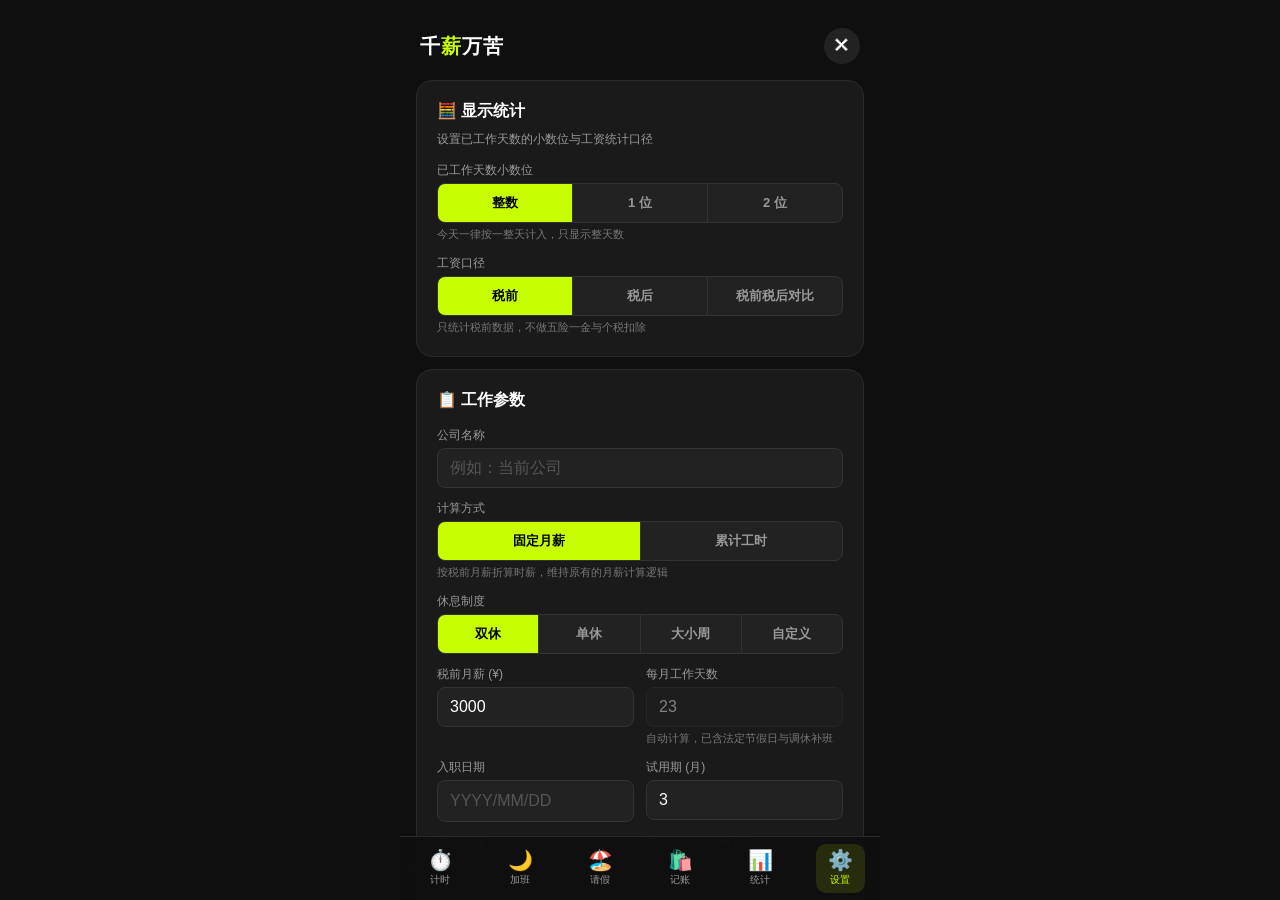
==== index.html @ c09a919b "1.加班、请假，支持修改" ====
<!DOCTYPE html>
<html lang="zh-CN">
<head>
<meta charset="UTF-8">
<meta name="viewport" content="width=device-width, initial-scale=1.0, maximum-scale=1.0, user-scalable=no">
<meta name="color-scheme" content="dark">
<meta name="supported-color-schemes" content="dark">
<title>千薪万苦</title>

<link rel="icon" type="image/svg+xml" href="data:image/svg+xml,%3Csvg%20xmlns='http://www.w3.org/2000/svg'%20viewBox='0%200%2064%2064'%3E%3Crect%20width='64'%20height='64'%20rx='14'%20fill='%230f0f0f'/%3E%3Ccircle%20cx='32'%20cy='32'%20r='19'%20fill='none'%20stroke='%23c8ff00'%20stroke-width='5'/%3E%3Cpath%20d='M32%2020v13l9%206'%20fill='none'%20stroke='%23c8ff00'%20stroke-width='5'%20stroke-linecap='round'%20stroke-linejoin='round'/%3E%3C/svg%3E">
<link rel="apple-touch-icon" href="icons/apple-touch-icon.png">

<!-- 离线应用配置 -->
<link rel="manifest" href="manifest.json">
<meta name="theme-color" content="#0f0f0f">
<meta name="mobile-web-app-capable" content="yes">
<meta name="apple-mobile-web-app-capable" content="yes">
<meta name="apple-mobile-web-app-status-bar-style" content="black">
<meta name="apple-mobile-web-app-title" content="千薪万苦">

<link rel="stylesheet" href="css/index.css">

</head>
<body>
<div id="app">
  <!-- 计时主界面 -->
  <div class="screen active" id="screen-timer">
    <div class="header">
      <div class="logo">千<span>薪</span>万苦</div>
      <div class="header-actions">
        <button class="icon-btn" onclick="openShareModal()" aria-label="分享">
          <svg viewBox="0 0 24 24" fill="none" stroke="currentColor" stroke-width="2" stroke-linecap="round" stroke-linejoin="round">
            <path d="M4 12v7a2 2 0 0 0 2 2h12a2 2 0 0 0 2-2v-7"/>
            <path d="M12 16V3"/>
            <path d="m7 8 5-5 5 5"/>
          </svg>
        </button>
        <button class="icon-btn" onclick="switchScreen('settings')">⚙</button>
      </div>
    </div>
    <div class="timer-card">
      <div class="timer-status" id="workStatus">
        <span class="dot"></span>
        <span id="statusText">工作中</span>
        <span class="shift-badge" id="shiftBadge" style="display:none"></span>
        <span class="period-badge" id="periodBadge" style="display:none"></span>
        <span class="commute-badge" id="commuteBadge" style="display:none"></span>
      </div>
      <div class="timer-display" id="countdownDisplay">00:00:00</div>
      <div class="timer-label" id="countdownLabel">距离今天下班</div>
      <div class="timer-progress">
        <div class="timer-progress-fill" id="progressFill" style="width:0%"></div>
      </div>
      <div class="timer-range">
        <span id="startTimeLabel">09:00</span>
        <span id="endTimeLabel">18:00</span>
      </div>
      <div class="timer-quote" id="dailyQuote">今日格言：下班不是奖励，是应得。</div>
    </div>
    <div class="stats-grid">
      <!-- 对比口径下置于税后行上方，并列展示税前数据 -->
      <div class="stats-row" id="preTaxRow" style="display:none">
        <div class="stat-card compare">
          <span class="card-note">税前</span>
          <div class="label">今日已赚</div>
          <div class="value" id="preTaxEarnedToday">¥0.00</div>
          <div class="sub" id="preTaxHourly">¥0.00/小时</div>
          <div class="fx-name" id="preTaxFxName" style="display:none"></div>
          <div class="fx-sub" id="preTaxEarnedTodayFx" style="display:none"></div>
          <div class="fx-sub" id="preTaxHourlyFx" style="display:none"></div>
        </div>
        <div class="stat-card compare-flat">
          <span class="card-note">税前</span>
          <div class="label">本月已赚</div>
          <div class="value" id="preTaxMonthEarned">¥0.00</div>
          <div class="sub" id="preTaxMonthDays">已工作 0 天 / 22 天</div>
          <div class="fx-name" id="preTaxMonthFxName" style="display:none"></div>
          <div class="fx-sub" id="preTaxMonthEarnedFx" style="display:none"></div>
        </div>
      </div>
      <div class="stats-row" id="mainStatsRow">
        <div class="stat-card green">
          <span class="card-note" id="earnedTag">税前</span>
          <div class="label">今日已赚</div>
          <div class="value" id="earnedToday">¥0.00</div>
          <div class="sub" id="hourlyRate">¥0.00/小时</div>
          <div class="fx-name" id="earnedFxName" style="display:none"></div>
          <div class="fx-sub" id="earnedTodayFx" style="display:none"></div>
          <div class="fx-sub" id="earnedHourlyFx" style="display:none"></div>
        </div>
        <div class="stat-card gray net">
          <span class="card-note" id="monthTag">税前</span>
          <div class="label">本月已赚</div>
          <div class="value" id="homeMonthEarned">¥0.00</div>
          <div class="sub" id="homeMonthDays">已工作 0 天 / 22 天</div>
          <div class="fx-name" id="homeMonthFxName" style="display:none"></div>
          <div class="fx-sub" id="homeMonthEarnedFx" style="display:none"></div>
        </div>
      </div>
    </div>
    <div class="overtime-panel" id="homeOvertimePanel" style="display:none">
      <div class="overtime-panel-title"><span id="homeOvertimeTitle">🌙 加班费</span> <span class="overtime-panel-note" id="homeOvertimeNote"></span></div>
      <div class="overtime-panel-grid" id="homeOvertimeGrid"></div>
    </div>
    <div class="stats-more" onclick="selectStatsTab('data'); switchScreen('stats')">查看更多数据 →</div>
  </div>

  <!-- 统计界面 -->
  <div class="screen" id="screen-stats">
    <div class="header">
      <div class="logo">千<span>薪</span>万苦</div>
      <div class="header-actions">
        <button class="icon-btn" onclick="openShareModal()" aria-label="分享">
          <svg viewBox="0 0 24 24" fill="none" stroke="currentColor" stroke-width="2" stroke-linecap="round" stroke-linejoin="round">
            <path d="M4 12v7a2 2 0 0 0 2 2h12a2 2 0 0 0 2-2v-7"/>
            <path d="M12 16V3"/>
            <path d="m7 8 5-5 5 5"/>
          </svg>
        </button>
        <button class="icon-btn" onclick="switchScreen('settings')">⚙</button>
      </div>
    </div>
    <div class="section-title">一些不必严肃的统计</div>

    <div class="stats-tabs" id="statsTabs">
      <button type="button" class="stats-tab active" data-cat="data" onclick="selectStatsTab('data')">看一看</button>
      <button type="button" class="stats-tab" data-cat="calc" onclick="selectStatsTab('calc')">算一算</button>
    </div>

    <!-- 看一看 -->
    <div class="stats-panel active" data-cat="data">
      <div class="life-card">
        <span class="mode-badge" id="lifeModeBadge">税前</span>
        <h3>生命消耗大盘</h3>
        <div class="desc" id="lifeDesc">只算当前这份工作，从入职那天起你的生命就在按小时计价</div>
        <div class="seg-control" id="lifeScope">
          <button type="button" class="seg-btn active" data-scope="current" onclick="selectLifeScope('current')">当前工作</button>
          <button type="button" class="seg-btn" data-scope="all" onclick="selectLifeScope('all')">累计工作</button>
        </div>
        <div id="lifePanel"></div>
      </div>

      <div class="stats-card" id="monthTaxCard">
        <span class="period-badge" id="monthTaxBadge">正式期</span>
        <h3>本月扣缴明细</h3>
        <div class="desc" id="monthTaxDesc">按当前参数计算，个税为累计预扣法下的当月应扣</div>
        <div class="deduct-row"><span class="lbl">应发工资</span><span class="val" id="monthTaxGross">¥0.00</span></div>
        <div class="deduct-row"><span class="lbl">其中补贴</span><span class="val" id="monthTaxAllowance">¥0.00</span></div>
        <div class="deduct-row"><span class="lbl">社保个人</span><span class="val" id="monthTaxSocial">¥0.00</span></div>
        <div class="deduct-row"><span class="lbl">公积金个人</span><span class="val" id="monthTaxFund">¥0.00</span></div>
        <div class="deduct-row"><span class="lbl">个税（当月）</span><span class="val" id="monthTaxTax">¥0.00</span></div>
        <div class="deduct-row"><span class="lbl">个税（累计已缴）</span><span class="val" id="monthTaxCum">¥0.00</span></div>
        <div class="deduct-row total"><span class="lbl">实发工资</span><span class="val" id="monthTaxNet">¥0.00</span></div>
      </div>

      <div class="stats-card">
        <span class="mode-badge" id="hourlyModeBadge">税前</span>
        <h3>时薪波动曲线</h3>
        <div class="desc">每个点代表当月平均时薪：当月薪资（按当前工资口径）÷（每日计时工时 × 当月工作日数）；同月跨两段工作时按工作日加权，空档月显示为 0。</div>
        <div class="hourly-trend-head">
          <div class="hourly-trend-now">
            <span class="hourly-trend-val" id="hourlyTrendNow">¥0.00</span>
            <span class="hourly-trend-unit" id="hourlyTrendUnit">/ 小时 · 本月</span>
          </div>
          <div class="hourly-trend-delta" id="hourlyTrendDelta">与上月持平</div>
        </div>
        <div class="hourly-trend-chart" id="hourlyTrendChart"></div>
      </div>

      <div class="stats-card">
        <span class="mode-badge" id="monthModeBadge">税前</span>
        <h3>本月概览</h3>
        <div class="big-val" id="monthEarned">¥0.00</div>
        <div class="sub-val" id="monthDays">已工作 0 天 / 22 天</div>
        <div class="sub-val" id="prevMonthEarned" style="margin-top:4px">上月已赚 ¥0.00</div>
        <div class="overtime-line" id="monthOvertimeLine" style="display:none"></div>
        <div style="margin-top:16px">
          <div class="stats-bar-row">
            <span class="lbl">已赚</span>
            <div class="bar"><div class="bar-fill" id="monthEarnedBar" style="width:0%"></div></div>
            <span class="val" id="monthEarnedVal">¥0</span>
          </div>
          <div class="stats-bar-row">
            <span class="lbl">进度</span>
            <div class="bar"><div class="bar-fill" id="monthProgress" style="width:0%"></div></div>
            <span class="val" id="monthProgressVal">0%</span>
          </div>
          <div class="stats-bar-row">
            <span class="lbl">消费</span>
            <div class="bar"><div class="bar-fill spend" id="monthSpendBar" style="width:0%"></div></div>
            <span class="val" id="monthSpendVal">¥0</span>
          </div>
        </div>
      </div>

      <div class="stats-card">
        <span class="mode-badge" id="annualModeBadge">税前</span>
        <h3>年度概览</h3>
        <div class="big-val" id="annualEarned">¥0.00</div>
        <div class="sub-val" id="annualDays">已过 0 天 / 0 天</div>
        <div class="overtime-line" id="annualOvertimeLine" style="display:none"></div>
        <div style="margin-top:16px">
          <div class="stats-bar-row">
            <span class="lbl">已赚</span>
            <div class="bar"><div class="bar-fill" id="annualEarnedBar" style="width:0%"></div></div>
            <span class="val" id="annualEarnedVal">¥0</span>
          </div>
          <div class="stats-bar-row">
            <span class="lbl">进度</span>
            <div class="bar"><div class="bar-fill" id="annualProgress" style="width:0%"></div></div>
            <span class="val" id="annualProgressVal">0%</span>
          </div>
          <div class="stats-bar-row">
            <span class="lbl">剩余预计</span>
            <div class="bar"><div class="bar-fill" id="annualRemainBar" style="width:0%"></div></div>
            <span class="val" id="annualRemainVal">¥0</span>
          </div>
          <div class="stats-bar-row">
            <span class="lbl">消费</span>
            <div class="bar"><div class="bar-fill spend" id="annualSpendBar" style="width:0%"></div></div>
            <span class="val" id="annualSpendVal">¥0</span>
          </div>
        </div>
      </div>

      <div class="stats-card" id="achieveCard">
        <h3>🏅 成就墙</h3>
        <div class="desc" id="achieveDesc">打工路上的小里程碑，解锁后会一直留在这里</div>
        <div class="achieve-grid" id="achieveGrid"></div>
      </div>
    </div>

    <!-- 算一算 -->
    <div class="stats-panel" data-cat="calc">
      <div class="paid-leave-card">
        <h3>带薪离席</h3>
        <div class="desc">离开工位的时间，也是带薪的时间</div>
        <div class="paid-leave-timer" id="paidLeaveTimer">00:00:00</div>
        <div class="paid-leave-earned" id="paidLeaveEarned">¥0.00</div>
        <div class="paid-leave-count" id="paidLeaveCount">已记录 0 次</div>
        <div class="btn-row">
          <button class="btn btn-secondary" onclick="resetPaidLeave()">重置</button>
          <button class="btn btn-primary" id="paidLeaveBtn" onclick="togglePaidLeave()">开始计时</button>
        </div>
      </div>

      <div class="calc-card">
        <h3>反向计算器</h3>
        <div class="desc">摸鱼是在赚，熬班是在花 —— 自己挑个方向算</div>
        <div class="seg-control" id="calcMode">
          <button type="button" class="seg-btn active" data-mode="slack" onclick="selectCalcMode('slack')">摸鱼能白拿多少</button>
          <button type="button" class="seg-btn" data-mode="goal" onclick="selectCalcMode('goal')">赚到目标要熬多久</button>
        </div>
        <div class="field-group">
          <label id="calcInputLabel">想摸鱼多少小时</label>
          <input type="number" id="calcInput" value="1" min="0" step="0.5" placeholder="1" oninput="updateCalculator()">
        </div>
        <div class="cost-result">
          <div class="rate" id="calcResultValue">¥0.00</div>
          <div class="rate-label" id="calcResultLabel">白拿工资</div>
          <div class="usage" id="calcResultNote"></div>
        </div>
      </div>

      <div class="cost-card">
        <h3>设备使用成本</h3>
        <div class="desc">按购买时间自动折算每小时成本，可添加多台</div>
        <div id="deviceList"></div>
        <div class="add-device" onclick="addDevice()">+ 添加设备</div>
      </div>
    </div>
  </div>

  <!-- 加班界面 -->
  <div class="screen" id="screen-overtime">
    <div class="header">
      <div class="logo">千<span>薪</span>万苦</div>
      <div class="header-actions">
        <button class="icon-btn" onclick="openShareModal()" aria-label="分享">
          <svg viewBox="0 0 24 24" fill="none" stroke="currentColor" stroke-width="2" stroke-linecap="round" stroke-linejoin="round">
            <path d="M4 12v7a2 2 0 0 0 2 2h12a2 2 0 0 0 2-2v-7"/>
            <path d="M12 16V3"/>
            <path d="m7 8 5-5 5 5"/>
          </svg>
        </button>
        <button class="icon-btn" onclick="switchScreen('settings')">⚙</button>
      </div>
    </div>
    <div class="section-title">你的加班，换回来了多少</div>

    <div class="cost-card">
      <h3>🪫 加班设置</h3>
      <div class="desc">加班是给钱还是调休，金额是否计入计时页，以及卡片是否在计时页展示</div>
      <div class="cost-fields">
        <div class="field-group" style="grid-column:1 / -1">
          <label>计时页展示加班费卡片</label>
          <div class="seg-control" id="overtimePanelShow">
            <button type="button" class="seg-btn" data-show="auto" onclick="selectOvertimePanelShow('auto')">有则展示</button>
            <button type="button" class="seg-btn" data-show="always" onclick="selectOvertimePanelShow('always')">始终展示</button>
            <button type="button" class="seg-btn" data-show="off" onclick="selectOvertimePanelShow('off')">始终隐藏</button>
          </div>
          <div class="field-hint" id="overtimePanelShowHint"></div>
        </div>
        <div class="field-group">
          <label>加班结算方式</label>
          <div class="seg-control" id="overtimeSettle">
            <button type="button" class="seg-btn" data-settle="money" onclick="selectOvertimeSettle('money')">给钱</button>
            <button type="button" class="seg-btn" data-settle="leave" onclick="selectOvertimeSettle('leave')">调休</button>
          </div>
        </div>
        <div class="field-group">
          <label>加班金额计入计时页</label>
          <div class="seg-control" id="overtimeSync">
            <button type="button" class="seg-btn" data-sync="on" onclick="selectOvertimeSync(true)">计入</button>
            <button type="button" class="seg-btn" data-sync="off" onclick="selectOvertimeSync(false)">不计入</button>
          </div>
        </div>
        <div class="field-hint" id="overtimeSettleHint" style="grid-column:1 / -1"></div>
      </div>
    </div>

    <div class="cost-card">
      <h3 id="recordCardTitle">🌙 记一笔加班</h3>
      <div class="desc" id="recordCardDesc">按加班那天填。倍率选工作日 1.5、休息日 2、法定节假日 3，也可自定义</div>

      <div>
        <div class="cost-fields" style="grid-template-columns:1fr">
          <div class="field-group">
            <label>时长单位</label>
            <div class="seg-control" id="overtimeUnit">
              <button type="button" class="seg-btn active" data-unit="hour" onclick="selectOvertimeUnit('hour')">小时</button>
              <button type="button" class="seg-btn" data-unit="day" onclick="selectOvertimeUnit('day')">天</button>
            </div>
          </div>
        </div>
        <div class="cost-fields">
          <div class="field-group">
            <label>加班日期</label>
            <input type="text" id="overtimeDate" class="picker-input" data-picker="date" readonly placeholder="YYYY/MM/DD">
          </div>
          <div class="field-group">
            <label>加班时长</label>
            <input type="number" id="overtimeAmount" min="0" step="0.5" oninput="updateOvertimePreview()">
          </div>
        </div>
        <div class="cost-fields" id="overtimeRateGroup" style="grid-template-columns:1fr">
          <div class="field-group">
            <label>薪资倍率</label>
            <div class="seg-control" id="overtimeRateMode">
              <button type="button" class="seg-btn active" data-rate="1.5" onclick="selectOvertimeRate('1.5')">1.5</button>
              <button type="button" class="seg-btn" data-rate="2" onclick="selectOvertimeRate('2')">2</button>
              <button type="button" class="seg-btn" data-rate="3" onclick="selectOvertimeRate('3')">3</button>
              <button type="button" class="seg-btn" data-rate="custom" onclick="selectOvertimeRate('custom')">自定义</button>
            </div>
            <input type="number" id="overtimeRate" min="0" step="0.1" placeholder="输入倍率" style="display:none" oninput="updateOvertimePreview()">
          </div>
        </div>
        <div class="cost-result" id="overtimePreviewBox">
          <div class="rate" id="overtimePreview">¥0.00</div>
        </div>
        <div class="btn-row">
          <button class="btn btn-primary" onclick="addOvertime()">＋ 添加记录</button>
        </div>
      </div>
    </div>

    <div class="cost-card">
      <h3>加班记录</h3>
      <div class="desc" id="overtimeSummary">还没有记录。被留下加班的那天，回来记一笔。</div>
      <div id="overtimeList"></div>
    </div>
  </div>

  <!-- 请假界面 -->
  <div class="screen" id="screen-leave">
    <div class="header">
      <div class="logo">千<span>薪</span>万苦</div>
      <div class="header-actions">
        <button class="icon-btn" onclick="switchScreen('settings')">⚙</button>
      </div>
    </div>
    <div class="section-title">请假记录</div>

    <div class="ledger-card" style="padding:14px 16px">
      <div class="ledger-month-nav" style="margin-bottom:0">
        <button type="button" class="ledger-month-btn" onclick="shiftLeaveMonth(-1)" aria-label="上个月">‹</button>
        <div class="ledger-month-label" id="leaveMonthLabel" onclick="openLeaveMonthPicker()" title="点击快速选择月份"></div>
        <button type="button" class="ledger-month-btn" onclick="shiftLeaveMonth(1)" aria-label="下个月">›</button>
      </div>
    </div>

    <div class="ledger-summary">
      <div class="ledger-sum-item accent">
        <span>本月请假</span>
        <strong id="leaveMonthDays">0 天</strong>
      </div>
      <div class="ledger-sum-item">
        <span>带薪</span>
        <strong id="leaveMonthPaid">0 天</strong>
      </div>
      <div class="ledger-sum-item">
        <span>无薪</span>
        <strong id="leaveMonthUnpaid">0 天</strong>
      </div>
    </div>
    <div class="field-hint" id="leaveDeductHint" style="margin:-4px 0 12px"></div>

    <div class="cost-card">
      <h3>🏖️ 记一笔请假</h3>
      <div class="desc">按实际请假那天填。带薪假可手动填写计薪比例，100% 表示不扣工资</div>

      <div class="cost-fields" style="grid-template-columns:1fr">
        <div class="field-group">
          <label>请假类型</label>
          <select id="leaveKind" onchange="selectLeaveKind(this.value)">
            <option value="personal">事假</option>
            <option value="comp">调休</option>
            <option value="annual">年假</option>
            <option value="sick">病假</option>
            <option value="marriage">婚假</option>
            <option value="maternity">产假</option>
            <option value="paternity">陪产假</option>
            <option value="bereavement">丧假</option>
            <option value="parental">育儿假</option>
            <option value="injury">工伤假</option>
            <option value="other">其他</option>
          </select>
        </div>
      </div>

      <div class="cost-fields" style="grid-template-columns:1fr">
        <div class="field-group">
          <label>时长单位</label>
          <div class="seg-control" id="leaveRecUnit">
            <button type="button" class="seg-btn active" data-unit="hour" onclick="selectLeaveRecUnit('hour')">小时</button>
            <button type="button" class="seg-btn" data-unit="day" onclick="selectLeaveRecUnit('day')">天</button>
          </div>
        </div>
      </div>

      <div class="cost-fields">
        <div class="field-group">
          <label>请假日期</label>
          <input type="text" id="leaveDate" class="picker-input" data-picker="date" readonly placeholder="YYYY/MM/DD">
        </div>
        <div class="field-group">
          <label>请假时长</label>
          <input type="number" id="leaveAmount" min="0" step="0.5">
        </div>
      </div>

      <div class="cost-fields">
        <div class="field-group">
          <label>是否带薪</label>
          <div class="seg-control" id="leaveRecPaid">
            <button type="button" class="seg-btn active" data-paid="unpaid" onclick="selectLeavePaid(false)">无薪</button>
            <button type="button" class="seg-btn" data-paid="paid" onclick="selectLeavePaid(true)">带薪</button>
          </div>
        </div>
        <div class="field-group" id="leaveRatioField">
          <label>计薪比例（%）</label>
          <input type="number" id="leavePaidRatio" min="0" max="100" step="0.1">
        </div>
      </div>

      <div class="btn-row">
        <button class="btn btn-primary" onclick="addLeaveRecord()">＋ 添加记录</button>
      </div>
    </div>

    <div class="cost-card">
      <h3>请假明细</h3>
      <div class="desc" id="leaveSummary"></div>
      <div id="leaveList"></div>
    </div>
  </div>

  <!-- 记账界面 -->
  <div class="screen" id="screen-ledger">
    <div class="header">
      <div class="logo">千<span>薪</span>万苦</div>
      <div class="header-actions">
        <button class="icon-btn" onclick="openShareModal()" aria-label="分享">
          <svg viewBox="0 0 24 24" fill="none" stroke="currentColor" stroke-width="2" stroke-linecap="round" stroke-linejoin="round">
            <path d="M4 12v7a2 2 0 0 0 2 2h12a2 2 0 0 0 2-2v-7"/>
            <path d="M12 16V3"/>
            <path d="m7 8 5-5 5 5"/>
          </svg>
        </button>
        <button class="icon-btn" onclick="switchScreen('settings')">⚙</button>
      </div>
    </div>

    <div class="ledger-tabs" id="ledgerTabs">
      <button type="button" class="ledger-tab active" data-tab="record" onclick="selectLedgerTab('record')">记账</button>
      <button type="button" class="ledger-tab" data-tab="stats" onclick="selectLedgerTab('stats')">图表</button>
    </div>

    <!-- 记账 -->
    <div class="ledger-panel active" data-tab="record">
      <div class="ledger-card">
        <div class="ledger-month-nav">
          <button type="button" class="ledger-month-btn" onclick="shiftLedgerMonth(-1)" aria-label="上个月">‹</button>
          <div class="ledger-month-label" id="ledgerMonthLabel" onclick="openLedgerMonthPicker()" title="点击快速选择月份"></div>
          <button type="button" class="ledger-month-btn" onclick="shiftLedgerMonth(1)" aria-label="下个月">›</button>
        </div>
        <div class="ledger-cal-weekdays">
          <span>一</span><span>二</span><span>三</span><span>四</span><span>五</span><span>六</span><span>日</span>
        </div>
        <div class="ledger-cal-grid" id="ledgerCalendarGrid"></div>
      </div>

      <div class="ledger-summary">
        <div class="ledger-sum-item accent">
          <span>本月支出</span>
          <strong id="ledgerMonthTotal">¥0.00</strong>
        </div>
        <div class="ledger-sum-item">
          <span>折算工作日</span>
          <strong id="ledgerMonthTime">—</strong>
        </div>
        <div class="ledger-sum-item">
          <span>记账笔数</span>
          <strong id="ledgerMonthCount">0 笔</strong>
        </div>
      </div>

      <div class="ledger-action-row">
        <button type="button" class="btn btn-primary ledger-add-btn" onclick="openLedgerForSelectedDate()">＋ 记一笔</button>
        <button type="button" class="btn btn-secondary ledger-recurring-btn" onclick="openLedgerRecurringModal()">周期支出</button>
      </div>

      <div class="section-title" id="ledgerListTitle">当日记录</div>
      <div id="ledgerMonthRecords"></div>
    </div>

    <!-- 图表 -->
    <div class="ledger-panel" data-tab="stats">
      <div class="ledger-month-nav">
        <button type="button" class="ledger-month-btn" onclick="shiftLedgerMonth(-1)" aria-label="上个月">‹</button>
        <div class="ledger-month-label" id="ledgerStatsMonthLabel" onclick="openLedgerMonthPicker()" title="点击快速选择月份"></div>
        <button type="button" class="ledger-month-btn" onclick="shiftLedgerMonth(1)" aria-label="下个月">›</button>
      </div>
      <div class="ledger-scope-tabs" id="ledgerScopeTabs">
        <button type="button" class="ledger-scope-tab active" data-scope="month" onclick="selectLedgerScope('month')">月度统计</button>
        <button type="button" class="ledger-scope-tab" data-scope="year" onclick="selectLedgerScope('year')">年度统计</button>
      </div>

      <div class="ledger-stat-card">
        <h3 id="ledgerStatsTitle">本月支出</h3>
        <div class="ledger-big" id="ledgerStatsTotal">¥0.00</div>
        <div class="ledger-sub" id="ledgerStatsTime">按当前时薪折算：—</div>
        <div class="ledger-salary-row">
          <div class="ledger-mini"><span id="ledgerStatsSalaryLabel">本月工资</span><strong id="ledgerStatsSalary">¥0.00</strong></div>
          <div class="ledger-mini"><span>剩余工资</span><strong id="ledgerStatsRemaining">¥0.00</strong></div>
        </div>
        <div class="ledger-mini-grid">
          <div class="ledger-mini"><span>日均支出</span><strong id="ledgerStatsAvg">¥0.00</strong></div>
          <div class="ledger-mini"><span>记账天数</span><strong id="ledgerStatsDays">0 天</strong></div>
          <div class="ledger-mini"><span id="ledgerStatsCountLabel">本月笔数</span><strong id="ledgerStatsCount">0 笔</strong></div>
          <div class="ledger-mini"><span>无消费天数</span><strong id="ledgerStatsFree">0 天</strong></div>
        </div>
      </div>

      <div class="ledger-stat-card">
        <h3>分类占比</h3>
        <div id="ledgerCategoryList"></div>
      </div>

      <div class="ledger-stat-card">
        <h3 id="ledgerTrendTitle">每日支出</h3>
        <div class="ledger-chart">
          <div class="ledger-chart-y" id="ledgerTrendYAxis"></div>
          <div class="ledger-chart-main">
            <div class="ledger-trend" id="ledgerTrendBars"></div>
            <div class="ledger-trend-axis" id="ledgerTrendAxis"></div>
          </div>
        </div>
        <div class="ledger-trend-tip" id="ledgerTrendTip">点按日期查看金额</div>
      </div>

      <div class="ledger-stat-card">
        <h3 id="ledgerTopTitle">本月之最</h3>
        <div id="ledgerTopList"></div>
      </div>
    </div>
  </div>

  <!-- 设置界面 -->
  <div class="screen" id="screen-settings">
    <div class="header">
      <div class="logo">千<span>薪</span>万苦</div>
      <button class="icon-btn" onclick="switchScreen('timer')">✕</button>
    </div>
    <div class="settings-card">
      <h3>🧮 显示统计</h3>
      <div class="desc">设置已工作天数的小数位与工资统计口径</div>
      <div class="settings-grid">
        <div class="field-group" style="grid-column:1/-1">
          <label>已工作天数小数位</label>
          <div class="seg-control" id="workedDaysDecimals">
            <button type="button" class="seg-btn" data-decimals="0" onclick="selectWorkedDaysDecimals(0)">整数</button>
            <button type="button" class="seg-btn" data-decimals="1" onclick="selectWorkedDaysDecimals(1)">1 位</button>
            <button type="button" class="seg-btn" data-decimals="2" onclick="selectWorkedDaysDecimals(2)">2 位</button>
          </div>
          <div class="field-hint" id="workedDaysDecimalsHint"></div>
        </div>
        <div class="field-group" style="grid-column:1/-1">
          <label>工资口径</label>
          <div class="seg-control" id="salaryMode">
            <button type="button" class="seg-btn" data-mode="gross" onclick="selectSalaryMode('gross')">税前</button>
            <button type="button" class="seg-btn" data-mode="net" onclick="selectSalaryMode('net')">税后</button>
            <button type="button" class="seg-btn" data-mode="compare" onclick="selectSalaryMode('compare')">税前税后对比</button>
          </div>
          <div class="field-hint" id="salaryModeHint"></div>
        </div>
      </div>
    </div>
    <div class="settings-card">
      <h3>📋 工作参数</h3>
      <div class="settings-grid">
        <div class="field-group" style="grid-column:1/-1">
          <label>公司名称</label>
          <input type="text" id="companyName" maxlength="20" placeholder="例如：当前公司">
        </div>
        <div class="field-group" style="grid-column:1/-1">
          <label>计算方式</label>
          <div class="seg-control" id="salaryCalcMode">
            <button type="button" class="seg-btn" data-mode="monthly" onclick="selectSalaryCalcMode('monthly')">固定月薪</button>
            <button type="button" class="seg-btn" data-mode="hourly" onclick="selectSalaryCalcMode('hourly')">累计工时</button>
          </div>
          <div class="field-hint" id="salaryCalcModeHint"></div>
        </div>
        <div class="field-group" style="grid-column:1/-1">
          <label>休息制度</label>
          <div class="seg-control" id="workDayMode">
            <button type="button" class="seg-btn" data-mode="double" onclick="selectWorkDayMode('double')">双休</button>
            <button type="button" class="seg-btn" data-mode="single" onclick="selectWorkDayMode('single')">单休</button>
            <button type="button" class="seg-btn" data-mode="bigsmall" onclick="selectWorkDayMode('bigsmall')">大小周</button>
            <button type="button" class="seg-btn" data-mode="custom" onclick="selectWorkDayMode('custom', true)">自定义</button>
          </div>
          <div class="field-hint" id="workDayModeHint"></div>
        </div>
        <div class="field-group" id="bigSmallWeekGroup" style="grid-column:1/-1; display:none">
          <label>本周类型</label>
          <div class="seg-control" id="bigSmallWeekType">
            <button type="button" class="seg-btn" data-week="big" onclick="selectBigSmallWeek('big')">双休周</button>
            <button type="button" class="seg-btn" data-week="small" onclick="selectBigSmallWeek('small')">单休周</button>
          </div>
          <div class="field-hint" id="bigSmallWeekHint"></div>
        </div>
        <div class="field-group">
          <label id="salaryInputLabel">税前月薪 (¥)</label>
          <input type="number" id="monthlySalary" min="0.01" step="0.01" placeholder="3000" value="3000" oninput="updateProbationHint()">
        </div>
        <div class="field-group">
          <label>每月工作天数</label>
          <input type="number" id="workDaysPerMonth" placeholder="22" value="22">
          <div class="field-hint" id="workDaysHint"></div>
        </div>
        <div class="field-group" id="tieredRateGroup" style="grid-column:1/-1; display:none">
          <label>每月工时阶梯倍率</label>
          <div class="tier-list" id="tieredRateList"></div>
          <div class="btn-row">
            <button type="button" class="btn btn-primary" onclick="addRateTier()">＋ 添加一档</button>
          </div>
          <div class="field-hint" id="tieredRateHint"></div>
        </div>
        <div class="field-group">
          <label>入职日期</label>
          <input type="text" id="hireDate" class="picker-input" data-picker="date" readonly placeholder="YYYY/MM/DD" onchange="onProbationParamsChange()">
        </div>
        <div class="field-group">
          <label>试用期 (月)</label>
          <input type="number" id="probationMonths" step="0.1" min="0" oninput="onProbationParamsChange()">
        </div>
        <div class="field-group">
          <label>转正日期</label>
          <input type="text" id="regularDate" readonly disabled placeholder="YYYY/MM/DD">
        </div>
        <div class="field-group">
          <label>试用期薪资比例 (%)</label>
          <input type="number" id="probationRatio" step="1" oninput="updateProbationHint()" disabled>
        </div>
        <div class="field-group" style="grid-column:1/-1">
          <div class="field-hint" id="probationHint"></div>
        </div>
        <div class="field-group" id="startTimeGroup">
          <label>上班时间</label>
          <input type="text" id="startTime" class="picker-input" data-picker="time" readonly placeholder="HH:MM" value="09:00">
        </div>
        <div class="field-group" id="endTimeGroup">
          <label>下班时间</label>
          <input type="text" id="endTime" class="picker-input" data-picker="time" readonly placeholder="HH:MM" value="18:00">
        </div>
        <div class="field-group" id="lunchStartGroup">
          <label id="lunchStartLabel">午休开始</label>
          <input type="text" id="lunchStart" class="picker-input" data-picker="time" readonly placeholder="HH:MM" value="12:00">
        </div>
        <div class="field-group" id="lunchEndGroup">
          <label id="lunchEndLabel">午休结束</label>
          <input type="text" id="lunchEnd" class="picker-input" data-picker="time" readonly placeholder="HH:MM" value="13:00">
        </div>
        <div class="field-group" style="grid-column:1/-1">
          <label>班次轮换</label>
          <div class="seg-control" id="shiftRotationMode">
            <button type="button" class="seg-btn" data-on="off" onclick="selectShiftRotationEnabled(false)">关闭</button>
            <button type="button" class="seg-btn" data-on="on" onclick="selectShiftRotationEnabled(true)">开启</button>
          </div>
          <div class="field-hint" id="shiftRotationToggleHint">开启后按添加的班次顺序循环计时，关闭则沿用上方的固定上下班时间</div>
        </div>
        <div class="field-group" id="shiftRotationStartGroup" style="grid-column:1/-1; display:none">
          <label>轮换起始日（第一轮第一天）</label>
          <input type="text" id="shiftRotationStart" class="picker-input" data-picker="date" readonly placeholder="YYYY/MM/DD" onchange="persistSettings()">
        </div>
        <div class="field-group" id="shiftRotationListGroup" style="grid-column:1/-1; display:none">
          <div class="field-hint" id="shiftRotationModeHint">按自然日连续计算，休息日已包含在「连续天数」内，无需单独添加休息班次；当天是否上班仍按休息制度或自定义日历判定</div>
          <div class="shift-rotation-list" id="shiftRotationList"></div>
          <div class="btn-row">
            <button type="button" class="btn btn-primary" onclick="addShiftRotation()">＋ 添加班次</button>
          </div>
        </div>
        <div class="field-group" style="grid-column:1/-1">
          <div class="field-hint" id="shiftTimeHint"></div>
        </div>
      </div>
    </div>
    <div class="settings-card" id="taxCard">
      <h3>🧾 税后测算</h3>
      <div class="desc">填得越细估算越准，税后口径的时薪与统计都按这里的参数算出</div>
      <div class="settings-grid">
        <div class="settings-subhead">缴费基数</div>
        <div class="field-group">
          <label>社保基数（元）</label>
          <input type="number" id="socialBase" placeholder="留空=税前月薪">
        </div>
        <div class="field-group">
          <label>公积金基数（元）</label>
          <input type="number" id="fundBase" placeholder="留空=税前月薪">
        </div>
        <div class="settings-subhead">五险一金个人比例</div>
        <div class="field-group">
          <label>养老（%）</label>
          <input type="number" id="pensionRate" step="0.5" placeholder="8">
        </div>
        <div class="field-group">
          <label>医疗（%）</label>
          <input type="number" id="medicalRate" step="0.5" placeholder="2">
        </div>
        <div class="field-group">
          <label>失业（%）</label>
          <input type="number" id="unemploymentRate" step="0.1" placeholder="0.5">
        </div>
        <div class="field-group">
          <label>住房公积金（%）</label>
          <input type="number" id="fundRate" step="0.5" placeholder="12">
        </div>
        <div class="field-group">
          <label>大额医疗互助（元）</label>
          <input type="number" id="medicalExtra" placeholder="0">
        </div>
        <div class="field-group" style="grid-column:1/-1">
          <div class="field-hint">大额医疗互助为地方医保政策，非全国统一；部分城市（如北京）每月代扣 3 元，请按实际填写</div>
        </div>
        <div class="settings-subhead">专项附加扣除</div>
        <div class="field-group">
          <label>子女教育（元）</label>
          <input type="number" id="specialChild" placeholder="0">
        </div>
        <div class="field-group">
          <label>3岁以下婴幼儿照护（元）</label>
          <input type="number" id="specialBaby" placeholder="0">
        </div>
        <div class="field-group">
          <label>继续教育（元）</label>
          <input type="number" id="specialEducation" placeholder="0">
        </div>
        <div class="field-group">
          <label>住房贷款利息（元）</label>
          <input type="number" id="specialLoan" placeholder="0">
        </div>
        <div class="field-group">
          <label>住房租金（元）</label>
          <input type="number" id="specialRent" placeholder="0">
        </div>
        <div class="field-group">
          <label>赡养老人（元）</label>
          <input type="number" id="specialElder" placeholder="0">
        </div>
      </div>
    </div>
    <div class="settings-card">
      <h3>🎁 收入补贴</h3>
      <div class="desc">按月录入餐补、交通补、房补等，作为税前收入计入应发工资并参与个税测算</div>
      <div class="ledger-month-nav">
        <button type="button" class="ledger-month-btn" onclick="shiftAllowanceMonth(-1)" aria-label="上个月">‹</button>
        <div class="ledger-month-label" id="allowanceMonthLabel" onclick="openAllowanceMonthPicker()" title="点击快速选择月份"></div>
        <button type="button" class="ledger-month-btn" id="allowanceNextMonthBtn" onclick="shiftAllowanceMonth(1)" aria-label="下个月">›</button>
      </div>
      <div class="settings-grid">
        <div class="field-group">
          <label>补贴名称</label>
          <input type="text" id="allowanceName" maxlength="12" placeholder="例如：餐补">
        </div>
        <div class="field-group">
          <label>补贴金额 (¥)</label>
          <input type="number" id="allowanceAmount" min="0" step="0.01" placeholder="0.00">
        </div>
      </div>
      <div class="settings-grid" style="margin-top:12px">
        <div class="field-group">
          <label>下月是否同步</label>
          <div class="seg-control" id="allowanceRepeat">
            <button type="button" class="seg-btn active" data-repeat="on" onclick="selectAllowanceRepeat(true)">同步</button>
            <button type="button" class="seg-btn" data-repeat="off" onclick="selectAllowanceRepeat(false)">不同步</button>
          </div>
        </div>
        <div class="field-group">
          <label>是否计税</label>
          <div class="seg-control" id="allowanceTaxable">
            <button type="button" class="seg-btn active" data-taxable="on" onclick="selectAllowanceTaxable(true)">计税</button>
            <button type="button" class="seg-btn" data-taxable="off" onclick="selectAllowanceTaxable(false)">不计税</button>
          </div>
        </div>
        <div class="field-hint" style="grid-column:1/-1">计税补贴计入应发工资并参与个税测算，不计税只计入收入；开启同步后从下月起每月自动延续，可随时停止</div>
      </div>
      <div class="btn-row">
        <button type="button" class="btn btn-primary" onclick="addAllowance()">＋ 添加补贴</button>
      </div>
      <div class="allowance-total" id="allowanceTotal" style="display:none"></div>
      <div class="allowance-list" id="allowanceList"></div>
    </div>
    <div class="settings-card">
      <h3>🚌 通勤时间</h3>
      <div class="desc">把上下班路上耗掉的时间也算进来，看看扣除通勤后的真实时薪</div>
      <div class="settings-grid">
        <div class="field-group">
          <label>纳入时薪计算</label>
          <div class="seg-control" id="commuteInHourly">
            <button type="button" class="seg-btn" data-on="on" onclick="selectCommuteInHourly(true)">开启</button>
            <button type="button" class="seg-btn" data-on="off" onclick="selectCommuteInHourly(false)">关闭</button>
          </div>
        </div>
        <div class="field-group">
          <label>计时方式</label>
          <div class="seg-control" id="commuteInputMode">
            <button type="button" class="seg-btn" data-mode="total" onclick="selectCommuteInputMode('total')">合计</button>
            <button type="button" class="seg-btn" data-mode="split" onclick="selectCommuteInputMode('split')">往返</button>
          </div>
        </div>
        <div class="field-group" id="commuteTotalField" style="grid-column:1/-1">
          <label>每日通勤合计 (分钟)</label>
          <input type="number" id="commuteMinutes" step="5" min="0" placeholder="0" oninput="updateCommuteHint()">
        </div>
        <div class="field-group" id="commuteMorningField" style="display:none">
          <label>去程 (分钟)</label>
          <input type="number" id="commuteMorning" step="5" min="0" placeholder="0" oninput="updateCommuteHint()">
        </div>
        <div class="field-group" id="commuteEveningField" style="display:none">
          <label>返程 (分钟)</label>
          <input type="number" id="commuteEvening" step="5" min="0" placeholder="0" oninput="updateCommuteHint()">
        </div>
        <div class="field-group" style="grid-column:1/-1">
          <div class="field-hint" id="commuteHint"></div>
        </div>
      </div>
    </div>
    <div class="settings-card">
      <h3>🗂️ 历史工作</h3>
      <div class="desc">记录跳槽前的工作，生命消耗大盘、时薪波动曲线与收入统计会自动按工作经历分段计算</div>
      <div class="job-actions">
        <button type="button" class="btn btn-primary" onclick="event.stopPropagation(); addHistoryJob()">＋ 添加历史工作</button>
        <button type="button" class="btn btn-secondary" onclick="event.stopPropagation(); archiveCurrentJob()">归档当前工作</button>
      </div>
      <div class="job-list" id="jobHistoryList"></div>
    </div>
    <div class="settings-card">
      <h3>💱 外币显示</h3>
      <div class="desc">开启后，计时页会在人民币金额下附加所选外币的换算金额</div>
      <div class="settings-grid">
        <div class="field-group">
          <label>外币开关</label>
          <div class="seg-control" id="foreignEnabled">
            <button type="button" class="seg-btn" data-on="on" onclick="selectForeignEnabled(true)">开启</button>
            <button type="button" class="seg-btn" data-on="off" onclick="selectForeignEnabled(false)">关闭</button>
          </div>
        </div>
        <div class="field-group">
          <label>选择外币</label>
          <select id="foreignCurrencySelect" onchange="selectForeignCurrency(this.value)"></select>
        </div>
        <div class="field-hint" id="foreignHint" style="grid-column:1/-1"></div>
      </div>
    </div>
    <div class="settings-card">
      <h3>💾 数据备份</h3>
      <div class="desc">导出全部本地数据，或从备份文件恢复，便于换设备迁移</div>
      <div class="btn-row">
        <button type="button" class="btn btn-primary" onclick="triggerQxwkImport()">导入数据</button>
        <button type="button" class="btn btn-secondary" onclick="exportQxwkData()">导出数据</button>
      </div>
      <input type="file" id="qxwkImportFile" accept=".json,application/json" style="display:none" onchange="importQxwkData(event)">
      <div style="margin-top:10px;font-size:11px;color:#777;line-height:1.45">导入会覆盖当前所有本地数据，建议先导出备份；导入成功后页面会自动刷新</div>
    </div>
    <div class="settings-card about">
      <h3>ℹ 关于</h3>
      <p>
        千薪万苦 —— 把你的薪水变成看得见的时间。<br><br>
        灵感来自打工人的日常：每一分钟都在用生命换钱，每一笔消费都是在花上班时间买的。<br><br>
        数据存储在本地，不会上传任何服务器。<br><br>
        作者：高云强<br>
        邮箱：1176243316@qq.com<br>
        欢迎提出改进想法与建议，期待一起交流完善。
      </p>
      <div class="install-tip" id="appInstallTip" style="display:none">
        <a href="https://www.xiaohongshu.com/explore/6adcafd80000000024034551?xsec_token=CBVX3SxxUyr2nNOhEHh6D1TutU1VaNBGnn0pAMqYw8fB0=&xsec_source=app_share" target="_blank" rel="noopener">查看APP安装方式</a>
      </div>
    </div>
  </div>

  <!-- 底部导航栏 -->
  <div class="bottom-nav">
    <div class="nav-item active" data-screen="timer" onclick="switchScreen('timer')">
      <div class="nav-icon">⏱️</div>
      <div class="nav-label">计时</div>
    </div>
    <div class="nav-item" data-screen="overtime" onclick="switchScreen('overtime')">
      <div class="nav-icon">🌙</div>
      <div class="nav-label">加班</div>
    </div>
    <div class="nav-item" data-screen="leave" onclick="switchScreen('leave')">
      <div class="nav-icon">🏖️</div>
      <div class="nav-label">请假</div>
    </div>
    <div class="nav-item" data-screen="ledger" onclick="switchScreen('ledger')">
      <div class="nav-icon">🛍️</div>
      <div class="nav-label">记账</div>
    </div>
    <div class="nav-item" data-screen="stats" onclick="switchScreen('stats')">
      <div class="nav-icon">📊</div>
      <div class="nav-label">统计</div>
    </div>
    <div class="nav-item" data-screen="settings" onclick="switchScreen('settings')">
      <div class="nav-icon">⚙️</div>
      <div class="nav-label">设置</div>
    </div>
  </div>

  <!-- 自定义工作日弹窗 -->
  <div class="modal-overlay" id="customWorkdayModal">
    <div class="modal">
      <h3><span>自定义工作日</span> <button class="close" onclick="closeCustomWorkdayModal()">×</button></h3>
      <div style="font-size:12px;color:var(--text-dim);line-height:1.5;margin-bottom:12px">
        点击日期切换上班 / 休息，默认按双休预填。可用上方箭头切换月份，补录以前的工作日；各月日历分别保存，互不影响。
      </div>
      <div class="cal-head">
        <button type="button" class="cal-nav-btn" onclick="shiftCustomCalendarMonth(-1)" aria-label="上个月">‹</button>
        <span id="customCalendarTitle" onclick="openCustomMonthPicker()" title="点击快速选择月份"></span>
        <button type="button" class="cal-nav-btn" id="customNextMonth" onclick="shiftCustomCalendarMonth(1)" aria-label="下个月">›</button>
      </div>
      <div class="cal-weekdays">
        <span>一</span><span>二</span><span>三</span><span>四</span><span>五</span><span>六</span><span>日</span>
      </div>
      <div class="calendar-grid" id="customCalendarGrid"></div>
      <div class="field-hint" id="customWorkdayHint" style="margin-top:12px;font-size:11px;color:#777;line-height:1.45"></div>
      <div class="btn-row">
        <button class="btn btn-secondary" onclick="closeCustomWorkdayModal()">取消</button>
        <button class="btn btn-primary" onclick="saveCustomCalendar()">保存</button>
      </div>
    </div>
  </div>

  <!-- 自定义工作日：月份快速选择 -->
  <div class="modal-overlay" id="customMonthModal">
    <div class="modal month-picker-modal">
      <h3><span>选择月份</span> <button class="close" onclick="closeCustomMonthModal()">×</button></h3>
      <div class="month-picker-year">
        <button type="button" class="ledger-month-btn" onclick="shiftCustomPickerYear(-1)" aria-label="上一年">‹</button>
        <strong id="customPickerYear">2026 年</strong>
        <button type="button" class="ledger-month-btn" onclick="shiftCustomPickerYear(1)" aria-label="下一年">›</button>
      </div>
      <div class="month-picker-grid" id="customPickerMonths"></div>
    </div>
  </div>

  <!-- 加班记录编辑 -->
  <div class="modal-overlay" id="overtimeEditModal" onclick="if(event.target===this) closeOvertimeEdit()">
    <div class="modal">
      <h3><span>修改加班记录</span> <button class="close" onclick="closeOvertimeEdit()">×</button></h3>

      <div class="cost-fields" style="grid-template-columns:1fr">
        <div class="field-group">
          <label>时长单位</label>
          <div class="seg-control" id="oeUnit">
            <button type="button" class="seg-btn active" data-unit="hour" onclick="selectOvertimeEditUnit('hour')">小时</button>
            <button type="button" class="seg-btn" data-unit="day" onclick="selectOvertimeEditUnit('day')">天</button>
          </div>
        </div>
      </div>

      <div class="cost-fields">
        <div class="field-group">
          <label>加班日期</label>
          <input type="text" id="oeDate" class="picker-input" data-picker="date" readonly placeholder="YYYY/MM/DD">
        </div>
        <div class="field-group">
          <label>加班时长</label>
          <input type="number" id="oeAmount" min="0" step="0.5">
        </div>
      </div>

      <div class="field-group" id="oeRateField">
        <label>薪资倍率</label>
        <input type="number" id="oeRate" min="0" step="0.1">
      </div>

      <div class="btn-row">
        <button class="btn btn-secondary" onclick="closeOvertimeEdit()">取消</button>
        <button class="btn btn-primary" onclick="saveOvertimeEdit()">保存修改</button>
      </div>
    </div>
  </div>

  <!-- 请假记录编辑 -->
  <div class="modal-overlay" id="leaveEditModal" onclick="if(event.target===this) closeLeaveEdit()">
    <div class="modal">
      <h3><span>修改请假记录</span> <button class="close" onclick="closeLeaveEdit()">×</button></h3>

      <div class="field-group" style="margin-bottom:14px">
        <label>请假类型</label>
        <select id="leKind" onchange="onLeaveEditKindChange()">
          <option value="personal">事假</option>
          <option value="comp">调休</option>
          <option value="annual">年假</option>
          <option value="sick">病假</option>
          <option value="marriage">婚假</option>
          <option value="maternity">产假</option>
          <option value="paternity">陪产假</option>
          <option value="bereavement">丧假</option>
          <option value="parental">育儿假</option>
          <option value="injury">工伤假</option>
          <option value="other">其他</option>
        </select>
      </div>

      <div class="cost-fields" style="grid-template-columns:1fr">
        <div class="field-group">
          <label>时长单位</label>
          <div class="seg-control" id="leUnit">
            <button type="button" class="seg-btn active" data-unit="hour" onclick="selectLeaveEditUnit('hour')">小时</button>
            <button type="button" class="seg-btn" data-unit="day" onclick="selectLeaveEditUnit('day')">天</button>
          </div>
        </div>
      </div>

      <div class="cost-fields">
        <div class="field-group">
          <label>请假日期</label>
          <input type="text" id="leDate" class="picker-input" data-picker="date" readonly placeholder="YYYY/MM/DD">
        </div>
        <div class="field-group">
          <label>请假时长</label>
          <input type="number" id="leAmount" min="0" step="0.5">
        </div>
      </div>

      <div class="cost-fields">
        <div class="field-group">
          <label>是否带薪</label>
          <div class="seg-control" id="lePaid">
            <button type="button" class="seg-btn" data-paid="unpaid" onclick="selectLeaveEditPaid(false)">无薪</button>
            <button type="button" class="seg-btn" data-paid="paid" onclick="selectLeaveEditPaid(true)">带薪</button>
          </div>
        </div>
        <div class="field-group">
          <label>计薪比例（%）</label>
          <input type="number" id="lePaidRatio" min="0" max="100" step="0.1">
        </div>
      </div>

      <div class="btn-row">
        <button class="btn btn-secondary" onclick="closeLeaveEdit()">取消</button>
        <button class="btn btn-primary" onclick="saveLeaveEdit()">保存修改</button>
      </div>
    </div>
  </div>

  <!-- 成就详情弹窗 -->
  <div class="modal-overlay" id="achieveDetailModal" onclick="if(event.target===this) closeAchieveDetail()">
    <div class="modal achieve-modal">
      <h3><span id="achieveDetailTitle">成就详情</span> <button class="close" onclick="closeAchieveDetail()">×</button></h3>
      <div id="achieveDetailBody"></div>
    </div>
  </div>

  <!-- 记账明细弹窗 -->
  <div class="modal-overlay" id="ledgerModal">
    <div class="modal ledger-modal">
      <h3><span id="ledgerModalTitle">记账</span> <button class="close" onclick="closeLedgerModal()">×</button></h3>

      <div class="ledger-form-label">选择项目</div>
      <div class="ledger-cats" id="ledgerCats"></div>
      <div class="ledger-cats ledger-custom-cats" id="ledgerCustomCats"></div>

      <div class="ledger-custom-form" id="ledgerCustomForm" style="display:none">
        <input type="text" id="ledgerCustomName" maxlength="8" placeholder="自定义记账名称">
        <div class="ledger-icon-options" id="ledgerIconOptions"></div>
        <div class="ledger-custom-actions">
          <button type="button" class="btn btn-secondary" onclick="closeLedgerCustomForm()">取消</button>
          <button type="button" class="btn btn-primary" onclick="addLedgerCategory()">添加</button>
        </div>
      </div>

      <div class="ledger-pricing-block" id="ledgerPricingBlock" style="display:none">
        <div class="ledger-form-label">计费方式</div>
        <div class="seg-control" id="ledgerPricingModes">
          <button type="button" class="seg-btn active" data-mode="normal" onclick="selectLedgerPricingMode('normal')">普通</button>
          <button type="button" class="seg-btn" data-mode="bus" onclick="selectLedgerPricingMode('bus')">公交</button>
          <button type="button" class="seg-btn" data-mode="metro" onclick="selectLedgerPricingMode('metro')">地铁</button>
        </div>
        <div class="ledger-rule-row" id="ledgerPricingCityRow" style="display:none">
          <button type="button" class="ledger-rule-picker" onclick="openLedgerCityPicker()">
            <span id="ledgerPricingCityName">无折扣</span>
            <span class="ledger-rule-picker-arrow">▾</span>
          </button>
        </div>
        <div class="field-hint" id="ledgerPricingHint"></div>
      </div>

      <div class="ledger-amount-row">
        <span>¥</span>
        <input type="number" id="ledgerAmount" inputmode="decimal" step="0.01" min="0" placeholder="0.00" oninput="updateLedgerWorkPreview()">
      </div>
      <input type="text" class="ledger-note-input" id="ledgerNote" maxlength="30" placeholder="备注（可选）">

      <div class="ledger-work-preview" id="ledgerWorkPreview"></div>
      <button type="button" class="btn btn-primary ledger-submit" id="ledgerSubmitBtn" onclick="submitLedgerRecord()">记账</button>
    </div>
  </div>

  <!-- 月份快速选择 -->
  <div class="modal-overlay" id="ledgerMonthModal">
    <div class="modal month-picker-modal">
      <h3><span>选择月份</span> <button class="close" onclick="closeLedgerMonthModal()">×</button></h3>
      <div class="month-picker-year">
        <button type="button" class="ledger-month-btn" onclick="shiftLedgerPickerYear(-1)" aria-label="上一年">‹</button>
        <strong id="ledgerPickerYear">2026 年</strong>
        <button type="button" class="ledger-month-btn" onclick="shiftLedgerPickerYear(1)" aria-label="下一年">›</button>
      </div>
      <div class="month-picker-grid" id="ledgerPickerMonths"></div>
    </div>
  </div>

  <!-- 周期支出模板 -->
  <div class="modal-overlay" id="ledgerRecurringModal">
    <div class="modal ledger-recurring-modal">
      <h3><span>周期支出</span> <button class="close" onclick="closeLedgerRecurringModal()">×</button></h3>
      <div id="ledgerRecurringList"></div>
      <button type="button" class="btn btn-secondary ledger-recurring-add" onclick="openRecurringForm()">＋ 新增模板</button>
      <div class="ledger-recurring-form" id="ledgerRecurringForm" style="display:none"></div>
    </div>
  </div>

  <!-- 选择城市规则 -->
  <div class="modal-overlay" id="ledgerCityModal">
    <div class="modal ledger-recurring-modal">
      <h3><span id="ledgerCityTitle">选择城市</span> <button class="close" onclick="closeCityPicker()">×</button></h3>
      <input type="text" class="ledger-city-search" id="ledgerCitySearch" placeholder="搜索城市，例如：北京" oninput="renderCityPickerList(this.value)">
      <div class="ledger-city-list" id="ledgerCityList"></div>
    </div>
  </div>

  <!-- 历史工作录入弹窗 -->
  <div class="modal-overlay" id="jobHistoryModal">
    <div class="modal job-modal">
      <h3><span>历史工作</span> <button class="close" onclick="closeJobHistoryModal()">×</button></h3>

      <div class="settings-card job-modal-card">
        <h3>📋 工作参数</h3>
        <div class="settings-grid">
          <div class="field-group" style="grid-column:1/-1">
            <label>公司名称</label>
            <input type="text" id="hjName" maxlength="20" placeholder="例如：上一家公司">
          </div>
          <div class="field-group" style="grid-column:1/-1">
            <label>计算方式</label>
            <div class="seg-control" id="hjCalcMode">
              <button type="button" class="seg-btn" data-mode="monthly" onclick="selectJobModalCalcMode('monthly')">固定月薪</button>
              <button type="button" class="seg-btn" data-mode="hourly" onclick="selectJobModalCalcMode('hourly')">累计工时</button>
            </div>
          </div>
          <div class="field-group" style="grid-column:1/-1">
            <label>休息制度</label>
            <div class="seg-control" id="hjWorkDayMode">
              <button type="button" class="seg-btn" data-mode="double" onclick="selectJobModalWorkDayMode('double')">双休</button>
              <button type="button" class="seg-btn" data-mode="single" onclick="selectJobModalWorkDayMode('single')">单休</button>
              <button type="button" class="seg-btn" data-mode="bigsmall" onclick="selectJobModalWorkDayMode('bigsmall')">大小周</button>
              <button type="button" class="seg-btn" data-mode="custom" onclick="selectJobModalWorkDayMode('custom')">自定义</button>
            </div>
            <div class="field-hint">自定义日历沿用当前设置页保存的日历</div>
          </div>
          <div class="field-group">
            <label id="hjSalaryLabel">税前月薪 (¥)</label>
            <input type="number" id="hjSalary" min="0.01" step="0.01" placeholder="例如：8000">
          </div>
          <div class="field-group">
            <label>每月工作天数</label>
            <input type="number" id="hjWorkDays" disabled>
            <div class="field-hint">按离职月份自动计算</div>
          </div>
          <div class="field-group">
            <label>入职日期</label>
            <input type="text" id="hjHireDate" class="picker-input" data-picker="date" readonly placeholder="YYYY/MM/DD" oninput="updateJobModalRegularDate(); updateJobModalWorkDays()">
          </div>
          <div class="field-group">
            <label>离职日期</label>
            <input type="text" id="hjEndDate" class="picker-input" data-picker="date" readonly placeholder="YYYY/MM/DD" oninput="updateJobModalWorkDays()">
          </div>
          <div class="field-group">
            <label>试用期 (月)</label>
            <input type="number" id="hjProbationMonths" step="0.1" min="0" oninput="updateJobModalRegularDate()">
          </div>
          <div class="field-group">
            <label>转正日期</label>
            <input type="text" id="hjRegularDate" readonly disabled placeholder="YYYY/MM/DD">
          </div>
          <div class="field-group">
            <label>试用期薪资比例 (%)</label>
            <input type="number" id="hjProbationRatio" step="1">
          </div>
          <div class="field-group" style="grid-column:1/-1">
            <div class="settings-grid">
              <div class="field-group">
                <label>上班时间</label>
                <input type="text" id="hjStartTime" class="picker-input" data-picker="time" readonly placeholder="HH:MM">
              </div>
              <div class="field-group">
                <label>下班时间</label>
                <input type="text" id="hjEndTime" class="picker-input" data-picker="time" readonly placeholder="HH:MM">
              </div>
              <div class="field-group">
                <label>午休开始</label>
                <input type="text" id="hjLunchStart" class="picker-input" data-picker="time" readonly placeholder="HH:MM">
              </div>
              <div class="field-group">
                <label>午休结束</label>
                <input type="text" id="hjLunchEnd" class="picker-input" data-picker="time" readonly placeholder="HH:MM">
              </div>
            </div>
          </div>
        </div>
      </div>

      <div class="settings-card job-modal-card">
        <h3>🚌 通勤时间</h3>
        <div class="desc">把上下班路上耗掉的时间也算进来，看看扣除通勤后的真实时薪</div>
        <div class="settings-grid">
          <div class="field-group">
            <label>纳入时薪计算</label>
            <div class="seg-control" id="hjCommuteInHourly">
              <button type="button" class="seg-btn" data-on="on" onclick="selectJobModalCommuteInHourly(true)">开启</button>
              <button type="button" class="seg-btn" data-on="off" onclick="selectJobModalCommuteInHourly(false)">关闭</button>
            </div>
          </div>
          <div class="field-group">
            <label>计时方式</label>
            <div class="seg-control" id="hjCommuteMode">
              <button type="button" class="seg-btn" data-mode="total" onclick="selectJobModalCommuteMode('total')">合计</button>
              <button type="button" class="seg-btn" data-mode="split" onclick="selectJobModalCommuteMode('split')">往返</button>
            </div>
          </div>
          <div class="field-group" id="hjCommuteTotalField" style="grid-column:1/-1">
            <label>每日通勤合计 (分钟)</label>
            <input type="number" id="hjCommuteMinutes" step="5" min="0" placeholder="0">
          </div>
          <div class="field-group" id="hjCommuteMorningField">
            <label>去程 (分钟)</label>
            <input type="number" id="hjCommuteMorning" step="5" min="0" placeholder="0">
          </div>
          <div class="field-group" id="hjCommuteEveningField">
            <label>返程 (分钟)</label>
            <input type="number" id="hjCommuteEvening" step="5" min="0" placeholder="0">
          </div>
          <div class="field-group" style="grid-column:1/-1">
            <div class="field-hint" id="hjCommuteHint"></div>
          </div>
        </div>
      </div>

      <div class="settings-card job-modal-card">
        <h3>🧾 税后测算</h3>
        <div class="desc">填得越细估算越准，默认沿用当前设置</div>
        <div class="settings-grid">
          <div class="settings-subhead">缴费基数</div>
          <div class="field-group">
            <label>社保基数（元）</label>
            <input type="number" id="hjSocialBase" placeholder="留空=月薪">
          </div>
          <div class="field-group">
            <label>公积金基数（元）</label>
            <input type="number" id="hjFundBase" placeholder="留空=月薪">
          </div>
          <div class="settings-subhead">五险一金个人比例</div>
          <div class="field-group">
            <label>养老（%）</label>
            <input type="number" id="hjPensionRate" step="0.5">
          </div>
          <div class="field-group">
            <label>医疗（%）</label>
            <input type="number" id="hjMedicalRate" step="0.5">
          </div>
          <div class="field-group">
            <label>失业（%）</label>
            <input type="number" id="hjUnemploymentRate" step="0.1">
          </div>
          <div class="field-group">
            <label>住房公积金（%）</label>
            <input type="number" id="hjFundRate" step="0.5">
          </div>
          <div class="field-group">
            <label>大额医疗互助（元）</label>
            <input type="number" id="hjMedicalExtra" placeholder="0">
          </div>
          <div class="settings-subhead">专项附加扣除</div>
          <div class="field-group">
            <label>子女教育（元）</label>
            <input type="number" id="hjSpecialChild" placeholder="0">
          </div>
          <div class="field-group">
            <label>3岁以下婴幼儿照护（元）</label>
            <input type="number" id="hjSpecialBaby" placeholder="0">
          </div>
          <div class="field-group">
            <label>继续教育（元）</label>
            <input type="number" id="hjSpecialEducation" placeholder="0">
          </div>
          <div class="field-group">
            <label>住房贷款利息（元）</label>
            <input type="number" id="hjSpecialLoan" placeholder="0">
          </div>
          <div class="field-group">
            <label>住房租金（元）</label>
            <input type="number" id="hjSpecialRent" placeholder="0">
          </div>
          <div class="field-group">
            <label>赡养老人（元）</label>
            <input type="number" id="hjSpecialElder" placeholder="0">
          </div>
        </div>
      </div>

      <div class="job-modal-actions">
        <button type="button" class="btn btn-secondary" onclick="closeJobHistoryModal()">取消</button>
        <button type="button" class="btn btn-primary" onclick="saveJobHistoryModal()">保存</button>
      </div>
    </div>
  </div>

  <!-- 分享弹窗 -->
  <div class="modal-overlay" id="shareModal">
    <div class="modal share-modal">
      <h3><span>分享今日战绩</span> <button class="close" onclick="closeShareModal()">×</button></h3>
      <div class="share-hint">点击选项勾选模块，长按拖动自定义顺序，至少保留一个</div>
      <div class="share-options" id="shareOptions">
        <button type="button" class="share-option active" data-section="countdown" onclick="toggleShareSection('countdown')">倒计时</button>
        <button type="button" class="share-option active" data-section="salary" onclick="toggleShareSection('salary')">薪资</button>
        <button type="button" class="share-option active" data-section="commute" onclick="toggleShareSection('commute')">通勤</button>
        <button type="button" class="share-option active" data-section="overtime" onclick="toggleShareSection('overtime')">加班</button>
        <button type="button" class="share-option active" data-section="ledger" onclick="toggleShareSection('ledger')">记账</button>
        <button type="button" class="share-option active" data-section="life" onclick="toggleShareSection('life')">生命消耗</button>
        <button type="button" class="share-option active" data-section="year" onclick="toggleShareSection('year')">年度概览</button>
        <button type="button" class="share-option active" data-section="achieve" onclick="toggleShareSection('achieve')">成就墙</button>
      </div>
      <div class="share-preview">
        <img id="sharePreviewImg" alt="今日战绩分享图" title="点击放大查看" onclick="openShareImageViewer()">
      </div>
      <div class="share-preview-hint">点击图片可放大预览</div>
      <div class="share-actions">
        <button type="button" class="btn btn-primary" id="shareNativeBtn" onclick="shareNativeCard()">分享</button>
      </div>
    </div>
  </div>

  <!-- 分享图放大预览：点击图片进入，支持双指缩放、滚轮缩放与拖动 -->
  <div class="image-viewer" id="shareImageViewer">
    <div class="image-viewer-stage" id="shareViewerStage">
      <img id="shareViewerImg" alt="今日战绩分享图" draggable="false">
    </div>
    <button type="button" class="image-viewer-close" onclick="closeShareImageViewer()" aria-label="关闭预览">×</button>
    <div class="image-viewer-tools">
      <button type="button" onclick="zoomShareImageViewer(-1)" aria-label="缩小">−</button>
      <button type="button" class="image-viewer-zoom" id="shareViewerZoomLabel" onclick="resetShareImageViewer()">适应</button>
      <button type="button" onclick="zoomShareImageViewer(1)" aria-label="放大">＋</button>
    </div>
  </div>

  <!-- 统一日期 / 时间选择器 -->
  <div class="modal-overlay" id="pickerModal">
    <div class="modal picker-modal">
      <h3><span id="pickerTitle">选择日期</span> <button class="close" onclick="closePicker()">×</button></h3>

      <div id="pickerDateView">
        <div class="picker-nav">
          <div class="picker-nav-btns">
            <button type="button" onclick="shiftPickerYear(-1)" aria-label="上一年">«</button>
            <button type="button" onclick="shiftPickerMonth(-1)" aria-label="上个月">‹</button>
          </div>
          <div class="picker-month" id="pickerMonthLabel"></div>
          <div class="picker-nav-btns">
            <button type="button" onclick="shiftPickerMonth(1)" aria-label="下个月">›</button>
            <button type="button" onclick="shiftPickerYear(1)" aria-label="下一年">»</button>
          </div>
        </div>
        <div class="cal-weekdays">
          <span>一</span><span>二</span><span>三</span><span>四</span><span>五</span><span>六</span><span>日</span>
        </div>
        <div class="calendar-grid picker-grid" id="pickerGrid"></div>
        <div class="picker-quick">
          <button type="button" class="btn btn-secondary" onclick="pickToday()">今天</button>
          <button type="button" class="btn btn-secondary" onclick="clearPicker()">清除</button>
        </div>
      </div>

      <div id="pickerTimeView" style="display:none">
        <div class="picker-time-head"><span>时</span><span>分</span></div>
        <div class="picker-time-cols">
          <div class="picker-time-col" id="pickerHours"></div>
          <div class="picker-time-col" id="pickerMinutes"></div>
        </div>
        <div class="picker-quick">
          <button type="button" class="btn btn-secondary" onclick="pickNowTime()">现在</button>
        </div>
      </div>

      <div class="picker-actions">
        <button type="button" class="btn btn-secondary" onclick="closePicker()">取消</button>
        <button type="button" class="btn btn-primary" onclick="confirmPicker()">确定</button>
      </div>
    </div>
  </div>

  <!-- 轻提示 -->
  <div class="toast" id="toast"></div>
</div>

<script src="js/index.js" defer></script>
</body>
</html>
---- css/index.css ----
* { margin: 0; padding: 0; box-sizing: border-box; }

:root {
  color-scheme: dark; /* 让日期/时间选择器等原生控件跟随暗色主题 */
  --bg: #0f0f0f;
  --accent: #c8ff00;
  --accent-dim: #9bc200;
  --compare: #a78bfa;      /* 对照色：紫罗兰，与主色（荧光绿）色相 + 明暗双重区分 */
  --compare-bg: #1e1830;   /* 对照色浅底（左侧卡片） */
  --compare-border: #463469;
  --compare-line: rgba(167, 139, 250, .35);  /* 对照色描边（右侧黑底卡片） */
  --text: #ffffff;
  --text-dim: #999;
  --radius: 16px;
  --radius-sm: 10px;
  --screen-pad: 16px; /* .screen 内边距，sticky 分类栏需要用它抵消 */
}

body {
  font-family: -apple-system, "PingFang SC", "Microsoft YaHei", "Segoe UI", sans-serif;
  background: var(--bg);
  color: var(--text);
  overflow: hidden;
  user-select: none;
  /* 禁止双指缩放，只保留上下左右滚动 */
  touch-action: pan-x pan-y;
  -webkit-text-size-adjust: 100%;
  -webkit-tap-highlight-color: transparent;
}

#app {
  width: 100vw;
  height: 100vh;
  height: 100dvh; /* 移动端浏览器地址栏收缩时不留空白 */
  display: flex;
  flex-direction: column;
  max-width: 480px;
  margin: 0 auto;
  position: relative;
}

.screen {
  flex: 1;
  overflow-y: auto;
  padding: var(--screen-pad);
  padding-bottom: 80px;
  display: none;
}
.screen.active { display: block; }

.screen::-webkit-scrollbar { width: 4px; }
.screen::-webkit-scrollbar-thumb { background: #333; border-radius: 4px; }

/* 顶部栏 */
.header {
  display: flex;
  justify-content: space-between;
  align-items: center;
  padding: 12px 4px 16px;
}
.header .logo {
  font-size: 20px;
  font-weight: 800;
  letter-spacing: 1px;
}
.header .logo span { color: var(--accent); }
.period-badge {
  font-size: 11px;
  font-weight: 700;
  padding: 2px 9px;
  border-radius: 999px;
  border: 1px solid var(--accent);
  background: var(--accent);
  color: #000;
  white-space: nowrap;
}
.period-badge.probation {
  color: var(--accent);
  border-color: #46520f;
  background: rgba(200, 255, 0, .08);
}
/* 计时卡片顶部：当前轮换班次标识 */
.shift-badge {
  font-size: 11px;
  font-weight: 600;
  padding: 2px 8px;
  border-radius: 999px;
  border: 1px solid #3a3a3a;
  background: #1d1d1d;
  color: #cfcfcf;
  white-space: nowrap;
}
/* 计时卡片顶部：时薪已含通勤时间的标识 */
.commute-badge {
  font-size: 11px;
  padding: 2px 8px;
  border-radius: 999px;
  border: 1px solid #3a3a3a;
  background: #1d1d1d;
  color: var(--accent-dim);
  white-space: nowrap;
}
.header .icon-btn {
  width: 36px; height: 36px;
  border-radius: 50%;
  background: #222;
  border: none;
  color: var(--text);
  font-size: 18px;
  cursor: pointer;
  display: flex; align-items: center; justify-content: center;
  transition: background .2s;
}
.header .icon-btn:hover { background: #333; }

/* 计时卡片 */
.timer-card {
  background: linear-gradient(145deg, #1e1e1e, #161616);
  border-radius: var(--radius);
  padding: 24px 20px;
  text-align: center;
  border: 1px solid #2a2a2a;
}
.timer-status {
  display: inline-flex;
  align-items: center;
  gap: 6px;
  flex-wrap: wrap;
  justify-content: center;
  font-size: 12px;
  color: var(--text-dim);
  margin-bottom: 16px;
}
.timer-status .dot {
  width: 8px; height: 8px;
  border-radius: 50%;
  background: var(--accent);
  animation: pulse 2s infinite;
}
.timer-status.paused .dot { background: #ff6b6b; animation: none; }
.timer-status.commuting .dot { background: #4da3ff; }
@keyframes pulse {
  0%, 100% { opacity: 1; }
  50% { opacity: .4; }
}
.timer-display {
  font-size: 56px;
  font-weight: 700;
  font-variant-numeric: tabular-nums;
  letter-spacing: 2px;
  color: var(--text);
  margin-bottom: 8px;
  font-family: "SF Mono", "Consolas", monospace;
}
.timer-label {
  font-size: 13px;
  color: var(--text-dim);
  margin-bottom: 16px;
}
.timer-progress {
  width: 100%;
  height: 6px;
  background: #2a2a2a;
  border-radius: 3px;
  overflow: hidden;
  margin-bottom: 10px;
}
.timer-progress-fill {
  height: 100%;
  background: var(--accent);
  border-radius: 3px;
  transition: width .5s ease;
}
.timer-range {
  display: flex;
  justify-content: space-between;
  font-size: 12px;
  color: var(--text-dim);
  margin-bottom: 16px;
}
.timer-quote {
  font-size: 13px;
  color: #aaa;
  padding: 10px 0 0;
  border-top: 1px solid #2a2a2a;
  line-height: 1.5;
}

/* 统计卡片网格 */
.stats-grid {
  display: grid;
  grid-auto-rows: 1fr; /* 每行等高：税后与税前两组卡片高度自动对齐 */
  column-gap: 10px;
  row-gap: 12px;
  margin-top: 12px;
}
.stats-row {
  display: flex;
  gap: 10px;
}
.stat-card {
  flex: 1;
  min-width: 0; /* 同上：避免卡片内长文本把 flex 项撑出容器 */
  border-radius: var(--radius);
  padding: 16px;
  position: relative;
}
.stat-card.green {
  background: var(--accent);
  color: #000;
}
.stat-card.gray {
  background: #1e1e1e;
  border: 1px solid #2a2a2a;
  color: var(--text);
}
/* 主色主题的次级卡片：灰底描主色边框，与绿色卡片归为一组 */
.stat-card.net { border-color: rgba(200, 255, 0, .35); }
/* 对照主题卡片：左侧用对照色底，右侧沿用黑底 + 对照色描边 */
.stat-card.compare {
  background: var(--compare-bg);
  border: 1px solid var(--compare-border);
}
.stat-card.compare-flat {
  background: #1e1e1e;
  border: 1px solid var(--compare-line);
}
.stat-card .label {
  font-size: 12px;
  /* 用颜色而非 opacity 变淡：opacity 会连带冲淡内部的「税前/税后」徽章 */
  color: rgba(255, 255, 255, .7);
  margin-bottom: 6px;
}
.stat-card.green .label {
  color: rgba(0, 0, 0, .7);
}
.stat-card .value {
  font-size: 28px;
  font-weight: 700;
  font-variant-numeric: tabular-nums;
}
.stat-card .sub {
  font-size: 14px;
  opacity: .6;
  margin-top: 4px;
}
/* 计时页卡片内的外币换算附加行 */
.stat-card .fx-sub {
  font-size: 14px;
  opacity: .65;
  margin-top: 2px;
  font-variant-numeric: tabular-nums;
}
/* 外币区块的币种名称标签，置于外币金额上方 */
.stat-card .fx-name {
  font-size: 14px;
  opacity: .65;
  margin-top: 6px;
}
.stat-card .icon {
  position: absolute;
  top: 12px; right: 12px;
  font-size: 16px;
  opacity: .5;
}
/* 卡片外的「查看更多数据」入口 */
.stats-more {
  display: block;
  margin-top: 10px;
  text-align: right;
  font-size: 11px;
  color: var(--accent);
  cursor: pointer;
}
/* 口径标注（税后/税前）挪到卡片右上角，改用纯文字，不再用胶囊徽章 */
.stat-card .card-note {
  position: absolute;
  top: 16px;
  right: 16px;
  font-size: 11px;
  letter-spacing: .02em;
}

/* 「税前」两处都在深底上，统一用对照紫，左右完全一致 */
.stat-card.compare .card-note,
.stat-card.compare-flat .card-note { color: var(--compare); }
/* 黑底卡片上的口径标注改为白色，与上方卡片保持一致的清晰度 */
.stat-card.compare-flat .card-note { color: var(--text); }

/* 设置页 */
.settings-card {
  background: #1a1a1a;
  border-radius: var(--radius);
  padding: 20px;
  margin-bottom: 12px;
  border: 1px solid #2a2a2a;
}
.settings-card h3 {
  font-size: 16px;
  margin-bottom: 16px;
  display: flex;
  align-items: center;
  gap: 8px;
}
.settings-card .desc {
  font-size: 12px;
  color: var(--text-dim);
  line-height: 1.5;
  margin: -8px 0 14px;
}

.settings-card.about {
  margin-top: 16px;
}
.settings-card.about p {
  font-size: 13px;
  color: var(--text-dim);
  line-height: 1.6;
}
.settings-card.about .install-tip {
  margin-top: 12px;
  font-size: 13px;
}
.settings-card.about .install-tip a {
  color: var(--accent, #00e676);
  text-decoration: none;
  border-bottom: 1px solid currentColor;
  padding-bottom: 1px;
}
.settings-subhead {
  grid-column: 1 / -1;
  font-size: 12px;
  font-weight: 600;
  color: var(--text-dim);
  margin-top: 4px;
}
.settings-grid {
  display: grid;
  grid-template-columns: 1fr 1fr;
  gap: 12px;
}
.field-group {
  display: flex;
  flex-direction: column;
  gap: 4px;
  min-width: 0; /* 作为 grid/flex 项时，默认 min-width:auto 会被输入框固有宽度撑开轨道 */
}
.field-group label {
  font-size: 12px;
  color: var(--text-dim);
}
.field-hint {
  font-size: 11px;
  color: #777;
  line-height: 1.45;
}
.field-hint:empty { display: none; }
.field-group input {
  background: #222;
  border: 1px solid #333;
  border-radius: 8px;
  padding: 10px 12px;
  color: var(--text);
  font-size: 16px; /* 移动端 16px 以下会触发 iOS Safari 聚焦自动放大 */
  font-variant-numeric: tabular-nums;
  outline: none;
  min-width: 0;
  width: 100%;
  align-self: stretch;
  transition: border-color .2s;
  user-select: text;
  -webkit-user-select: text;
}
.field-group input:focus { border-color: var(--accent); }
.field-group input::placeholder { color: #555; }
.field-group input:disabled { opacity: .45; cursor: not-allowed; }
.field-group select {
  background: #222;
  border: 1px solid #333;
  border-radius: 8px;
  padding: 10px 12px;
  color: var(--text);
  font-size: 16px; /* 移动端 16px 以下会触发 iOS Safari 聚焦自动放大 */
  font-family: inherit;
  outline: none;
  min-width: 0;
  width: 100%;
  align-self: stretch;
  transition: border-color .2s;
  cursor: pointer;
}
.field-group select:focus { border-color: var(--accent); }
.field-group select:disabled { opacity: .45; cursor: not-allowed; }

/* 自绘下拉框：原生 select 展开后的高亮是系统蓝色且无法用 CSS 覆盖 */
.custom-select {
  position: relative;
  width: 100%;
  align-self: stretch;
}
.field-group select.custom-select-native {
  position: absolute;
  left: 0;
  top: 0;
  width: 1px;
  height: 1px;
  opacity: 0;
  pointer-events: none;
}
.custom-select-trigger {
  width: 100%;
  display: flex;
  align-items: center;
  justify-content: space-between;
  gap: 8px;
  background: #222;
  border: 1px solid #333;
  border-radius: 8px;
  padding: 10px 12px;
  color: var(--text);
  font-size: 16px;
  font-family: inherit;
  text-align: left;
  cursor: pointer;
  transition: border-color .2s, background-color .2s, box-shadow .2s;
}
.custom-select-trigger:hover { border-color: #444; background: #262626; }
.custom-select.open .custom-select-trigger {
  border-color: var(--accent);
  box-shadow: 0 0 0 3px rgba(200, 255, 0, .08);
}
.custom-select-label {
  flex: 1;
  min-width: 0;
  overflow: hidden;
  text-overflow: ellipsis;
  white-space: nowrap;
}
.custom-select-arrow {
  width: 12px;
  height: 12px;
  flex: none;
  color: var(--text-dim);
  transition: transform .2s, color .2s;
}
.custom-select.open .custom-select-arrow { transform: rotate(180deg); color: var(--accent); }
.custom-select-menu {
  position: absolute;
  z-index: 60;
  left: 0;
  right: 0;
  top: calc(100% + 6px);
  max-height: 240px;
  overflow-y: auto;
  padding: 4px;
  background: #1a1a1a;
  border: 1px solid #333;
  border-radius: 10px;
  box-shadow: 0 14px 32px rgba(0, 0, 0, .55);
  display: none;
}
.custom-select.open .custom-select-menu { display: block; }
.custom-select-menu::-webkit-scrollbar { width: 6px; }
.custom-select-menu::-webkit-scrollbar-thumb { background: #333; border-radius: 3px; }
.custom-select-option {
  display: block;
  width: 100%;
  padding: 9px 10px;
  border: 0;
  border-radius: 6px;
  background: transparent;
  color: var(--text);
  font: inherit;
  font-size: 15px;
  text-align: left;
  cursor: pointer;
  transition: background-color .12s, color .12s;
}
.custom-select-option.active { color: var(--accent); font-weight: 600; }
.custom-select-option:hover,
.custom-select-option:focus-visible {
  background: var(--accent);
  color: #111;
  font-weight: 600;
  outline: none;
}

.btn-row {
  display: flex;
  gap: 10px;
  margin-top: 16px;
}
.btn {
  flex: 1;
  padding: 12px;
  border: none;
  border-radius: var(--radius-sm);
  font-size: 14px;
  font-weight: 600;
  cursor: pointer;
  transition: all .2s;
}
.btn-primary {
  background: var(--accent);
  color: #000;
}
.btn-primary:hover { background: var(--accent-dim); }
.btn-secondary {
  background: #2a2a2a;
  color: var(--text);
}
.btn-secondary:hover { background: #333; }

/* 带薪离岗计时 */
.paid-leave-card {
  background: #1a1a1a;
  border: 1px solid #2a2a2a;
  border-radius: var(--radius);
  padding: 20px;
  margin-bottom: 12px;
}
.paid-leave-card h3 { font-size: 16px; margin-bottom: 4px; }
.paid-leave-card .desc { font-size: 12px; color: var(--text-dim); margin-bottom: 14px; }
.paid-leave-timer {
  font-size: 40px;
  font-weight: 800;
  color: var(--accent);
  font-variant-numeric: tabular-nums;
  font-family: "SF Mono", "Consolas", monospace;
  text-align: center;
  line-height: 1.2;
  margin-bottom: 4px;
}
.paid-leave-earned {
  font-size: 18px;
  font-weight: 700;
  text-align: center;
  margin-bottom: 4px;
}
.paid-leave-count {
  font-size: 12px;
  color: var(--text-dim);
  text-align: center;
  margin-bottom: 2px;
}

/* 设备成本 */
.cost-card {
  background: #1a1a1a;
  border: 1px solid #2a2a2a;
  border-radius: var(--radius);
  padding: 20px;
  margin-bottom: 12px;
}
.cost-card h3 {
  font-size: 16px;
  margin-bottom: 4px;
}
.cost-card .desc {
  font-size: 12px;
  color: var(--text-dim);
  margin-bottom: 14px;
}
.cost-fields {
  display: grid;
  grid-template-columns: 1fr 1fr;
  gap: 10px;
  margin-bottom: 14px;
}
.cost-result {
  background: var(--accent);
  color: #000;
  border-radius: var(--radius-sm);
  padding: 14px;
  text-align: center;
}
.cost-result .rate {
  font-size: 24px;
  font-weight: 700;
  display: flex;
  align-items: center;
  justify-content: center;
  gap: 8px;
}
/* 对比口径：税前 / 税后并排算 */
.cost-result .rate.rate-cols { gap: 0; }
.cost-result .rate-cols .rate-col {
  flex: 1;
  display: flex;
  align-items: center;
  justify-content: center;
  gap: 6px;
}
.cost-result .rate-cols .rate-col + .rate-col { border-left: 1px solid rgba(0, 0, 0, .18); }
.cost-result .rate-cols .rate-val { font-size: 20px; font-weight: 700; }
/* 税前 / 税后标注：金额条右上角内侧，黑色文字，不做胶囊 */
.cost-result { position: relative; }
.cost-result .rate-badge {
  position: absolute;
  top: 9px;
  right: 14px;
  font-size: 12px;
  font-weight: 600;
  color: #000;
  opacity: .7;
}
.cost-result .rate-cols .rate-col:first-child .rate-badge { right: calc(50% + 10px); }
.cost-result .rate-label {
  font-size: 12px;
  opacity: .7;
}
.cost-result .usage {
  font-size: 12px;
  opacity: .7;
  margin-top: 2px;
}
.device-item {
  position: relative;
  border-top: 1px solid #262626;
  margin-top: 14px;
}
.device-item:first-child {
  border-top: none;
  margin-top: 0;
}
.device-item .device-name {
  padding-right: 32px; /* 给右上角的删除按钮留位 */
  margin-bottom: 10px;
}
.device-item .device-del {
  position: absolute;
  top: 0; right: 0;
  width: 22px; height: 22px;
  border-radius: 50%;
  background: #2a2a2a;
  border: none;
  color: #999;
  font-size: 14px;
  line-height: 1;
  cursor: pointer;
}
.device-item .device-del:hover { background: #3a3a3a; color: #fff; }
.add-device {
  border: 2px dashed #333;
  border-radius: var(--radius-sm);
  padding: 10px;
  text-align: center;
  font-size: 13px;
  color: var(--text-dim);
  cursor: pointer;
  margin-top: 14px;
  transition: border-color .2s, color .2s;
}
.add-device:hover { border-color: var(--accent); color: var(--accent); }
.add-device.limit,
.add-device.limit:hover {
  border-color: #2a2a2a;
  color: #555;
  cursor: default;
}

/* 加班记录列表 */
.overtime-item {
  position: relative;
  display: flex;
  align-items: center;
  gap: 10px;
  padding: 12px 0;
  border-top: 1px solid #262626;
}
.overtime-item:first-child { border-top: none; padding-top: 0; }
.overtime-item .overtime-date { font-size: 13px; }
.overtime-item .overtime-meta {
  font-size: 11px;
  color: var(--text-dim);
  margin-top: 2px;
}
.overtime-item .overtime-amount {
  order: 2;
  margin-left: auto;
  font-size: 15px;
  font-weight: 700;
  color: var(--accent);
}
/* 对比口径：单条记录里税前 / 税后各一行 */
.overtime-item .overtime-amount.compare {
  display: flex;
  flex-direction: column;
  gap: 2px;
  font-size: 13px;
  line-height: 1.35;
}
/* 单一口径：在金额前标注税前 / 税后 */
.overtime-item .overtime-amount .overtime-basis {
  font-size: 11px;
  font-weight: 500;
  color: var(--text-dim);
  margin-right: 4px;
}
.overtime-item .overtime-del {
  position: static;
  order: 3;
  flex: none;
  align-self: center;
  width: 22px; height: 22px;
  border-radius: 50%;
  background: #2a2a2a;
  border: none;
  color: #999;
  font-size: 14px;
  line-height: 1;
  cursor: pointer;
}
.overtime-item .overtime-del:hover { background: #3a3a3a; color: #fff; }
/* 加班 / 请假记录：点击整行查看明细并编辑 */
.overtime-item.record-clickable { cursor: pointer; }
.overtime-item.record-clickable:hover .overtime-date { color: var(--accent); }

/* 每月补贴 */
.allowance-list { margin-top: 8px; }
.allowance-total {
  margin-top: 12px;
  font-size: 12px;
  color: var(--text-dim);
  font-variant-numeric: tabular-nums;
}
.allowance-empty {
  padding-top: 12px;
  font-size: 12px;
  color: var(--text-dim);
}
/* 补贴列表：金额与删除按钮作为普通 flex 子项居中，并整体轻微下移更贴合两行文案 */
.allowance-item { padding-right: 0; }
.allowance-item .overtime-amount { order: 3; transform: translateY(8px); }
.allowance-item .overtime-del {
  position: static;
  order: 4;
  flex: none;
  transform: translateY(8px);
}
.allowance-stop {
  margin-left: 6px;
  padding: 0;
  border: none;
  background: none;
  color: var(--accent);
  font-size: 11px;
  cursor: pointer;
  text-decoration: underline;
}

/* 底部导航栏 */
.bottom-nav {
  position: absolute;
  bottom: 0; left: 0; right: 0;
  height: 64px;
  background: rgba(15, 15, 15, .95);
  backdrop-filter: blur(20px);
  border-top: 1px solid #2a2a2a;
  display: flex;
  align-items: center;
  justify-content: space-around;
  padding-bottom: env(safe-area-inset-bottom);
}
.nav-item {
  display: flex;
  flex-direction: column;
  align-items: center;
  gap: 3px;
  cursor: pointer;
  padding: 6px 12px;
  border-radius: var(--radius-sm);
  transition: all .2s;
  color: var(--text-dim);
}
.nav-item.active {
  color: var(--text);
  background: rgba(200, 255, 0, .12);
}
.nav-item .nav-icon {
  font-size: 20px;
  line-height: 1;
}
.nav-item .nav-label {
  font-size: 10px;
  font-weight: 500;
}
.nav-item.active .nav-label { color: var(--accent); }

/* 弹窗 */
.modal-overlay {
  display: none;
  position: fixed;
  top: 0; left: 0; right: 0; bottom: 0;
  background: rgba(0,0,0,.7);
  z-index: 100;
  padding: 16px 0;
  overflow-y: auto; /* 弹窗内容过高时允许滚动，保证矮屏上也能点到按钮 */
}
.modal-overlay.show { display: flex; }
.modal {
  background: #1a1a1a;
  border-radius: var(--radius);
  padding: 24px;
  width: 90%;
  max-width: 360px;
  border: 1px solid #2a2a2a;
  margin: auto; /* 用自动外边距保持居中；内容超高时改为滚动，避免被裁切 */
}
.modal h3 {
  font-size: 18px;
  margin-bottom: 16px;
  display: flex;
  justify-content: space-between;
  align-items: center;
}
.modal h3 .close {
  cursor: pointer;
  color: var(--text-dim);
  font-size: 22px;
  background: none;
  border: none;
}

/* 自定义工作日：当月日历 */
.cal-head {
  display: flex;
  align-items: center;
  justify-content: space-between;
  gap: 8px;
  font-size: 14px;
  font-weight: 600;
  color: var(--text);
  margin-bottom: 10px;
}
.cal-nav-btn {
  width: 30px;
  height: 30px;
  border: 1px solid #333;
  border-radius: 8px;
  background: #222;
  color: var(--text-dim);
  font-size: 14px;
  cursor: pointer;
}
.cal-nav-btn:hover:not(:disabled) { border-color: var(--accent); color: var(--accent); }
.cal-nav-btn:disabled { opacity: .35; cursor: default; }
#customCalendarTitle { cursor: pointer; }
.cal-weekdays {
  display: grid;
  grid-template-columns: repeat(7, 1fr);
  gap: 4px;
  margin-bottom: 6px;
  font-size: 11px;
  color: #777;
  text-align: center;
}
.calendar-grid {
  display: grid;
  grid-template-columns: repeat(7, 1fr);
  gap: 4px;
}
.cal-day {
  min-height: 42px;
  display: flex;
  flex-direction: column;
  align-items: center;
  justify-content: center;
  gap: 1px;
  padding: 4px 0;
  border: 1px solid #2a2a2a;
  border-radius: 6px;
  background: #222;
  color: var(--text-dim);
  font-size: 12px;
  cursor: pointer;
  transition: all .15s;
}
.cal-day.empty { border: none; background: none; cursor: default; }
.cal-day .cal-tag { font-size: 9px; opacity: .7; }
.cal-day.work {
  background: var(--accent);
  border-color: var(--accent);
  color: #000;
}
.cal-day.work .cal-tag { opacity: .8; }

/* 轻提示 */
.toast {
  position: fixed;
  bottom: 80px;
  left: 50%;
  transform: translateX(-50%) translateY(20px);
  background: #333;
  color: #fff;
  padding: 10px 20px;
  border-radius: 20px;
  font-size: 13px;
  opacity: 0;
  transition: all .3s;
  z-index: 200;
  pointer-events: none;
  max-width: 88%;
  text-align: center;
  line-height: 1.4;
}
.toast.show {
  opacity: 1;
  transform: translateX(-50%) translateY(0);
}

/* 分享卡片 */
.header-actions { display: flex; align-items: center; gap: 8px; }
.header .icon-btn svg { width: 18px; height: 18px; display: block; }
.share-modal { max-width: 440px; }
/* 分享模块勾选 */
.share-options {
  display: flex;
  flex-wrap: wrap;
  gap: 8px;
  margin-bottom: 14px;
}
.share-option {
  display: inline-flex;
  align-items: center;
  gap: 6px;
  padding: 6px 12px;
  font-family: inherit;
  font-size: 12px;
  color: var(--text-dim);
  background: #222;
  border: 1px solid #2a2a2a;
  border-radius: 999px;
  cursor: pointer;
  transition: color .15s, border-color .15s, background .15s;
}
/* 选项前的勾选方块：未选中为空心，选中填充黑色对勾 */
.share-option::before {
  content: '';
  flex: none;
  width: 12px;
  height: 12px;
  box-sizing: border-box;
  border: 1.5px solid #555;
  border-radius: 3px;
  background: transparent;
}
.share-option:hover { border-color: #3a3a3a; color: var(--text); }
.share-option.active {
  color: #000;
  font-weight: 600;
  background: var(--accent);
  border-color: var(--accent);
}
.share-option.active::before {
  content: '✓';
  display: inline-flex;
  align-items: center;
  justify-content: center;
  background: #000;
  border-color: #000;
  color: var(--accent);
  font-size: 9px;
  line-height: 1;
}
/* 长按拖动排序：拖动时元素浮起，容器显示抓取光标 */
.share-option {
  touch-action: none;
  -webkit-user-select: none;
  user-select: none;
  -webkit-touch-callout: none;
}
.share-option.dragging {
  position: relative;
  z-index: 3;
  opacity: .95;
  cursor: grabbing;
  box-shadow: 0 10px 24px rgba(0, 0, 0, .5);
  transition: none;
}
.share-options.reordering { cursor: grabbing; }
/* 分享弹窗操作提示 */
.share-hint {
  margin: 0 0 8px;
  font-size: 12px;
  color: var(--text-dim);
}
.share-preview {
  background: #000;
  border: 1px solid #2a2a2a;
  border-radius: var(--radius-sm);
  overflow: hidden;
  display: flex;
  justify-content: center;
}
/* 9:16 长图在矮屏上按视口高度缩放，保证下方按钮始终可见 */
.share-preview img {
  display: block;
  width: auto;
  max-width: 100%;
  max-height: 56vh;
  object-fit: contain;
  cursor: zoom-in; /* 点击进入放大预览 */
}
/* 预览图下方的操作提示 */
.share-preview-hint {
  margin-top: 8px;
  text-align: center;
  font-size: 12px;
  color: var(--text-dim);
}
.share-actions { display: flex; gap: 10px; margin-top: 16px; }
.share-actions .btn { flex: 1; }

/* 分享图放大预览 */
.image-viewer {
  display: none;
  position: fixed;
  top: 0; left: 0; right: 0; bottom: 0;
  z-index: 300;
  background: rgba(0, 0, 0, .94);
  touch-action: none;
  overscroll-behavior: contain;
}
.image-viewer.show { display: block; }
.image-viewer-stage {
  position: absolute;
  top: 0; left: 0; right: 0; bottom: 0;
  display: flex;
  align-items: center;
  justify-content: center;
  overflow: hidden;
  touch-action: none;
}
.image-viewer-stage img {
  display: block;
  max-width: 92vw;
  max-height: 82vh;
  width: auto;
  height: auto;
  transform-origin: center center;
  will-change: transform;
  cursor: grab;
  -webkit-user-drag: none;
}
.image-viewer-stage img.zoomed { cursor: grabbing; }
.image-viewer-close {
  position: absolute;
  top: 14px;
  right: 14px;
  z-index: 2;
  width: 42px;
  height: 42px;
  border-radius: 50%;
  border: 1px solid rgba(255, 255, 255, .18);
  background: rgba(26, 26, 26, .8);
  color: var(--text);
  font-size: 24px;
  line-height: 1;
  cursor: pointer;
}
.image-viewer-tools {
  position: absolute;
  left: 50%;
  bottom: 28px;
  transform: translateX(-50%);
  z-index: 2;
  display: flex;
  align-items: center;
  gap: 10px;
  padding: 8px;
  border-radius: 999px;
  border: 1px solid rgba(255, 255, 255, .12);
  background: rgba(26, 26, 26, .85);
}
.image-viewer-tools button {
  min-width: 44px;
  height: 36px;
  padding: 0 14px;
  border-radius: 999px;
  border: none;
  background: transparent;
  color: var(--text);
  font-size: 18px;
  line-height: 1;
  cursor: pointer;
}
.image-viewer-tools button:hover { background: rgba(255, 255, 255, .1); }
.image-viewer-tools .image-viewer-zoom {
  min-width: 64px;
  font-size: 14px;
  color: var(--accent);
}

/* 分组标题 */
.section-title {
  font-size: 14px;
  color: var(--text-dim);
  margin: 16px 0 8px;
  padding: 0 4px;
}

/* 统计页卡片 */
.stats-card {
  position: relative;
  background: #1a1a1a;
  border: 1px solid #2a2a2a;
  border-radius: var(--radius);
  padding: 20px;
  margin-bottom: 12px;
}
.stats-card h3 {
  font-size: 15px;
  margin-bottom: 12px;
  color: var(--text-dim);
}
/* 本月扣缴明细：右上角放阶段标签 */
#monthTaxCard { position: relative; }
#monthTaxCard .period-badge {
  position: absolute;
  top: 18px;
  right: 20px;
}
/* 统计卡片右上角工资口径徽章：税前 / 税后统一荧光绿实底 */
.mode-badge {
  position: absolute;
  top: 18px;
  right: 20px;
  font-size: 11px;
  font-weight: 700;
  padding: 2px 9px;
  border-radius: 999px;
  border: 1px solid var(--accent);
  background: var(--accent);
  color: #000;
  white-space: nowrap;
}
.stats-card .big-val {
  font-size: 36px;
  font-weight: 700;
  color: var(--accent);
  margin-bottom: 4px;
}
.stats-card .sub-val {
  font-size: 13px;
  color: var(--text-dim);
}
.stats-card .desc {
  font-size: 12px;
  color: var(--text-dim);
  line-height: 1.5;
  margin-bottom: 14px;
}
/* 时薪波动曲线：本月时薪 + 环比，下方一张小折线图 */
.hourly-trend-head {
  display: flex;
  align-items: center;
  justify-content: space-between;
  gap: 10px;
  flex-wrap: wrap;
  margin-bottom: 10px;
}
.hourly-trend-now {
  display: flex;
  align-items: baseline;
  gap: 4px;
  min-width: 0;
}
.hourly-trend-val {
  font-size: 26px;
  font-weight: 800;
  color: var(--accent);
  font-variant-numeric: tabular-nums;
  line-height: 1.1;
}
.hourly-trend-unit {
  font-size: 11px;
  color: var(--text-dim);
  white-space: nowrap;
}
.hourly-trend-delta {
  font-size: 12px;
  font-weight: 600;
  padding: 4px 10px;
  border-radius: 999px;
  border: 1px solid #2f2f2f;
  background: #222;
  color: var(--text-dim);
  white-space: nowrap;
}
.hourly-trend-delta.up {
  color: var(--accent);
  border-color: rgba(200, 255, 0, .35);
  background: rgba(200, 255, 0, .08);
}
.hourly-trend-delta.down {
  color: #ff7b7b;
  border-color: rgba(255, 123, 123, .35);
  background: rgba(255, 123, 123, .08);
}
.hourly-trend-chart svg {
  display: block;
  width: 100%;
  height: auto;
  overflow: visible;
}
.hourly-trend-empty {
  font-size: 12px;
  color: #777;
  text-align: center;
  line-height: 1.6;
  padding: 18px 0 6px;
}
/* 扣缴明细：左右两列的键值行 */
.deduct-row {
  display: flex;
  justify-content: space-between;
  align-items: baseline;
  padding: 8px 0;
  font-size: 13px;
  border-bottom: 1px solid #242424;
}
.deduct-row:last-child { border-bottom: none; }
.deduct-row .lbl { color: var(--text-dim); }
.deduct-row .val { font-variant-numeric: tabular-nums; }
.deduct-row.total { font-weight: 600; }
.deduct-row.total .lbl { color: var(--text); }
.deduct-row.total .val { color: var(--accent); }
/* 统计页：加班费与加班总时长明细行 */
.overtime-line {
  font-size: 12px;
  color: var(--text-dim);
  margin: 8px 0;
}
/* 计时页：加班费小面板 */
.overtime-panel {
  background: #1a1a1a;
  border: 1px solid #2a2a2a;
  border-radius: var(--radius);
  padding: 14px;
  margin-top: 12px;
}
.overtime-panel-title {
  font-size: 12px;
  color: var(--text-dim);
  margin-bottom: 10px;
}
.overtime-panel-note { color: #777; }
.overtime-panel-grid {
  display: grid;
  grid-template-columns: 1fr 1fr;
  gap: 10px;
}
/* 调休口径：总 / 已 / 剩余三列 */
.overtime-panel-grid.cols-3 { grid-template-columns: repeat(3, 1fr); }
.overtime-panel-grid.cols-3 .overtime-stat .val { font-size: 15px; }
.overtime-stat {
  background: #222;
  border-radius: var(--radius-sm);
  padding: 10px;
  text-align: left;
}
.overtime-stat .val {
  font-size: 17px;
  font-weight: 700;
  font-variant-numeric: tabular-nums;
  color: var(--accent);
}
.overtime-stat .lbl {
  font-size: 11px;
  color: var(--text-dim);
  margin-top: 2px;
}
/* 对比口径下的税后块：与上方税后行同色 */
.overtime-stat.compare .val { color: var(--compare); }
.stats-bar-row {
  display: flex;
  align-items: center;
  gap: 10px;
  margin-bottom: 10px;
}
.stats-bar-row .lbl {
  width: 60px;
  font-size: 12px;
  color: var(--text-dim);
}
.stats-bar-row .bar {
  flex: 1;
  height: 8px;
  background: #222;
  border-radius: 4px;
  overflow: hidden;
}
.stats-bar-row .bar-fill {
  height: 100%;
  background: var(--accent);
  border-radius: 4px;
}
.stats-bar-row .bar-fill.spend { background: #ff7b7b; }
.stats-bar-row .val {
  width: 70px;
  text-align: right;
  font-size: 12px;
  font-variant-numeric: tabular-nums;
}

/* 统计页分类切换：卡片越加越多，按分类分屏展示，避免无限下拉 */
.stats-tabs, .ledger-tabs {
  position: sticky;
  /* 抵消 .screen 的上内边距，滚动时才能贴住顶部，不留缝隙让卡片透出来 */
  top: calc(-1 * var(--screen-pad));
  z-index: 5;
  display: flex;
  gap: 6px;
  padding: 8px 0 12px;
  background: var(--bg);
}
.stats-tab, .ledger-tab {
  flex: 1;
  min-width: 0;
  padding: 9px 4px;
  font-family: inherit;
  font-size: 13px;
  font-weight: 600;
  white-space: nowrap;
  color: var(--text-dim);
  background: #1a1a1a;
  border: 1px solid #2a2a2a;
  border-radius: 999px;
  cursor: pointer;
  transition: background .15s, color .15s, border-color .15s;
}
.stats-tab:hover, .ledger-tab:hover { border-color: #3a3a3a; color: var(--text); }
.stats-tab.active, .ledger-tab.active {
  background: var(--accent);
  border-color: var(--accent);
  color: #000;
}
.stats-panel { display: none; }
.stats-panel.active {
  display: block;
  animation: statsPanelIn .22s ease;
}
@keyframes statsPanelIn {
  from { opacity: 0; transform: translateY(6px); }
  to { opacity: 1; transform: none; }
}

/* ============ 记账模块 ============ */
.ledger-panel { display: none; }
.ledger-panel.active {
  display: block;
  animation: statsPanelIn .22s ease;
}

/* 图表统计范围切换：月度 / 年度累计 */
.ledger-scope-tabs {
  display: flex;
  gap: 6px;
  margin-bottom: 12px;
}
.ledger-scope-tab {
  flex: 1;
  min-width: 0;
  padding: 8px 4px;
  font-family: inherit;
  font-size: 13px;
  font-weight: 600;
  color: var(--text-dim);
  background: #1a1a1a;
  border: 1px solid #2a2a2a;
  border-radius: 999px;
  cursor: pointer;
  transition: background .15s, color .15s, border-color .15s;
}
.ledger-scope-tab:hover { border-color: #3a3a3a; color: var(--text); }
.ledger-scope-tab.active {
  background: var(--accent);
  border-color: var(--accent);
  color: #000;
}

/* 月份切换 */
.ledger-month-nav {
  display: flex;
  align-items: center;
  justify-content: space-between;
  margin-bottom: 12px;
}
.ledger-month-label {
  font-size: 15px;
  font-weight: 700;
  font-variant-numeric: tabular-nums;
  cursor: pointer;
}
.ledger-month-btn {
  width: 30px;
  height: 30px;
  border-radius: 50%;
  border: 1px solid #2a2a2a;
  background: #222;
  color: var(--text-dim);
  font-size: 16px;
  line-height: 1;
  cursor: pointer;
  display: flex;
  align-items: center;
  justify-content: center;
  transition: color .15s, border-color .15s;
}
.ledger-month-btn:hover { color: var(--accent); border-color: var(--accent-dim); }
.ledger-month-btn:disabled { opacity: .35; cursor: default; }
.ledger-month-btn:disabled:hover { color: var(--text-dim); border-color: #2a2a2a; }

/* 月份快速选择弹窗 */
.month-picker-year {
  display: flex;
  align-items: center;
  justify-content: space-between;
  margin-bottom: 14px;
  font-variant-numeric: tabular-nums;
}
.month-picker-year strong { font-size: 15px; }
.month-picker-grid {
  display: grid;
  grid-template-columns: repeat(4, 1fr);
  gap: 8px;
}
.month-picker-item {
  padding: 10px 0;
  font-family: inherit;
  font-size: 13px;
  font-weight: 600;
  color: var(--text);
  background: #222;
  border: 1px solid #2a2a2a;
  border-radius: var(--radius-sm);
  cursor: pointer;
  transition: color .15s, border-color .15s, background .15s;
}
.month-picker-item:hover { border-color: #3a3a3a; }
.month-picker-item:disabled { opacity: .35; cursor: default; }
.month-picker-item:disabled:hover { border-color: #2a2a2a; }
.month-picker-item.today { color: var(--accent); border-color: rgba(200, 255, 0, .35); }
.month-picker-item.active {
  background: var(--accent);
  border-color: var(--accent);
  color: #000;
}

/* 日历 */
.ledger-card {
  background: #1a1a1a;
  border: 1px solid #2a2a2a;
  border-radius: var(--radius);
  padding: 16px;
  margin-bottom: 12px;
}
.ledger-cal-weekdays {
  display: grid;
  grid-template-columns: repeat(7, 1fr);
  gap: 4px;
  margin-bottom: 6px;
  font-size: 11px;
  color: #777;
  text-align: center;
}
.ledger-cal-grid {
  display: grid;
  grid-template-columns: repeat(7, 1fr);
  gap: 4px;
}
.ledger-day {
  min-height: 48px;
  display: flex;
  flex-direction: column;
  align-items: center;
  justify-content: center;
  gap: 2px;
  padding: 4px 0;
  background: #222;
  border: 1px solid transparent;
  border-radius: 8px;
  color: var(--text-dim);
  font-family: inherit;
  font-size: 12px;
  cursor: pointer;
  transition: background .15s, border-color .15s;
}
.ledger-day:hover { background: #262626; border-color: #3a3a3a; }
.ledger-day.empty { background: none; border: none; cursor: default; }
.ledger-day.has-record { color: var(--text); }
.ledger-day.selected {
  border-color: var(--accent);
  background: rgba(200, 255, 0, .06);
}
/* 今天默认是选中项，切到其他日期后不再保留独立高亮 */
.ledger-day.today.selected .l-day-num {
  background: var(--accent);
  color: #000;
  border-radius: 999px;
  padding: 1px 6px;
  font-weight: 700;
}
.ledger-day .l-day-amount {
  font-size: 9px;
  line-height: 1;
  color: var(--accent);
  font-variant-numeric: tabular-nums;
}
.ledger-empty-hint {
  font-size: 12px;
  color: #777;
  text-align: center;
  padding: 14px 0;
}
.ledger-add-btn {
  width: 100%;
  margin: 8px 0 12px;
}
.ledger-action-row {
  display: flex;
  gap: 8px;
  margin: 8px 0 12px;
}
.ledger-action-row .ledger-add-btn {
  flex: 1;
  width: auto;
  margin: 0;
}
.ledger-recurring-btn {
  flex: 1;
  white-space: nowrap;
}

/* 本月汇总 */
.ledger-summary {
  display: grid;
  grid-template-columns: repeat(3, 1fr);
  gap: 8px;
  margin-bottom: 4px;
}
.ledger-sum-item {
  background: #1a1a1a;
  border: 1px solid #2a2a2a;
  border-radius: var(--radius-sm);
  padding: 12px 6px;
  text-align: center;
}
.ledger-sum-item span {
  display: block;
  font-size: 11px;
  color: var(--text-dim);
  margin-bottom: 4px;
}
.ledger-sum-item strong {
  font-size: 15px;
  font-variant-numeric: tabular-nums;
}
.ledger-sum-item.accent strong { color: var(--accent); }

/* 记录列表 */
.ledger-record {
  width: 100%;
  display: flex;
  align-items: center;
  gap: 10px;
  text-align: left;
  background: #1a1a1a;
  border: 1px solid #2a2a2a;
  border-radius: var(--radius-sm);
  padding: 10px 12px;
  margin-bottom: 8px;
  font-family: inherit;
  color: var(--text);
  cursor: pointer;
  transition: border-color .15s;
}
.ledger-record:hover { border-color: #3a3a3a; }
.ledger-record-icon { width: 24px; font-size: 18px; text-align: center; }
.ledger-record-info { display: block; flex: 1; min-width: 0; }
.ledger-record-name {
  display: block;
  font-size: 13px;
  overflow: hidden;
  text-overflow: ellipsis;
  white-space: nowrap;
}
.ledger-record-meta { display: block; font-size: 11px; color: #777; margin-top: 2px; }
.ledger-record-amount {
  font-size: 14px;
  font-weight: 700;
  color: var(--accent);
  font-variant-numeric: tabular-nums;
  white-space: nowrap;
}
.ledger-record-badge {
  display: inline-block;
  margin-left: 6px;
  padding: 1px 5px;
  border-radius: 999px;
  background: rgba(200, 255, 0, .12);
  color: var(--accent);
  font-size: 9px;
  vertical-align: 1px;
}

/* 统计卡片 */
.ledger-stat-card {
  background: #1a1a1a;
  border: 1px solid #2a2a2a;
  border-radius: var(--radius);
  padding: 20px;
  margin-bottom: 12px;
}
.ledger-stat-card h3 {
  font-size: 15px;
  margin-bottom: 12px;
  color: var(--text-dim);
}
.ledger-big {
  font-size: 34px;
  font-weight: 700;
  color: var(--accent);
  font-variant-numeric: tabular-nums;
  margin-bottom: 4px;
}
.ledger-sub {
  font-size: 12px;
  color: var(--text-dim);
  line-height: 1.5;
  margin-bottom: 14px;
}
.ledger-mini-grid {
  display: grid;
  grid-template-columns: 1fr 1fr;
  gap: 10px;
}
.ledger-salary-row {
  display: grid;
  grid-template-columns: 1fr 1fr;
  gap: 10px;
  margin-bottom: 10px;
}
.ledger-mini {
  background: #222;
  border-radius: var(--radius-sm);
  padding: 10px 12px;
}
.ledger-mini span {
  display: block;
  font-size: 11px;
  color: #777;
  margin-bottom: 4px;
}
.ledger-mini strong {
  font-size: 14px;
  font-variant-numeric: tabular-nums;
}
.ledger-mini strong.negative { color: #ff7b7b; }

/* 分类占比 */
.ledger-cat-row { margin-bottom: 12px; }
.ledger-cat-row:last-child { margin-bottom: 0; }
.ledger-cat-head {
  display: flex;
  justify-content: space-between;
  gap: 10px;
  font-size: 12px;
  margin-bottom: 5px;
}
.ledger-cat-name { overflow: hidden; text-overflow: ellipsis; white-space: nowrap; }
.ledger-cat-val { color: var(--text-dim); font-variant-numeric: tabular-nums; white-space: nowrap; }
.ledger-cat-bar {
  height: 6px;
  background: #262626;
  border-radius: 999px;
  overflow: hidden;
}
.ledger-cat-fill {
  height: 100%;
  background: var(--accent);
  border-radius: 999px;
}

/* 每日趋势 */
.ledger-chart {
  display: flex;
  align-items: flex-start;
}
.ledger-chart-y {
  flex: none;
  display: flex;
  flex-direction: column;
  justify-content: space-between;
  align-items: flex-end;
  height: 96px;
  padding-right: 6px;
  font-size: 10px;
  line-height: 1;
  color: #777;
  white-space: nowrap;
}
.ledger-chart-main {
  flex: 1;
  min-width: 0;
}
.ledger-trend {
  display: flex;
  align-items: flex-end;
  gap: 2px;
  height: 96px;
}
.ledger-trend-bar {
  flex: 1;
  min-width: 0;
  background: var(--accent);
  border-radius: 2px 2px 0 0;
  opacity: .5;
  cursor: pointer;
}
.ledger-trend-bar.has { min-height: 2px; }
.ledger-trend-bar.selected {
  opacity: 1;
  box-shadow: 0 0 10px rgba(200, 255, 0, .9);
  outline: 1px solid rgba(255, 255, 255, .85);
  outline-offset: 1px;
}
.ledger-trend-tip {
  margin-top: 8px;
  min-height: 14px;
  font-size: 11px;
  color: var(--text-dim);
}
.ledger-trend-tip strong {
  color: var(--accent);
  font-weight: 600;
}
.ledger-trend-axis {
  display: flex;
  justify-content: space-between;
  font-size: 10px;
  color: #777;
  margin-top: 6px;
}

/* 本月之最 */
.ledger-top-row {
  display: flex;
  justify-content: space-between;
  align-items: baseline;
  gap: 12px;
  padding: 9px 0;
  border-bottom: 1px solid #242424;
  font-size: 13px;
}
.ledger-top-row:last-child { border-bottom: none; }
.ledger-top-row .lbl { color: var(--text-dim); white-space: nowrap; }
.ledger-top-row .val {
  text-align: right;
  font-variant-numeric: tabular-nums;
  overflow: hidden;
  text-overflow: ellipsis;
  white-space: nowrap;
}
.ledger-top-row .val em {
  display: block;
  font-style: normal;
  font-size: 11px;
  color: #777;
  margin-top: 2px;
}

/* 记账弹窗 */
.modal.ledger-modal { max-width: 400px; }
.ledger-del {
  width: 24px;
  height: 24px;
  border: none;
  border-radius: 50%;
  background: transparent;
  color: #777;
  font-size: 16px;
  line-height: 1;
  cursor: pointer;
  flex: none;
}
.ledger-del:hover { background: #3a1f1f; color: #ff7b7b; }
.ledger-form-label {
  font-size: 12px;
  color: var(--text-dim);
  margin-bottom: 8px;
}
.ledger-cats {
  display: flex;
  flex-wrap: wrap;
  gap: 6px;
  margin-bottom: 12px;
}
.ledger-cat {
  display: inline-flex;
  align-items: center;
  gap: 4px;
  padding: 7px 10px;
  border-radius: 999px;
  border: 1px solid #2a2a2a;
  background: #222;
  color: var(--text-dim);
  font-family: inherit;
  font-size: 12px;
  cursor: pointer;
  transition: background .15s, color .15s, border-color .15s;
}
.ledger-cat:hover { border-color: #3a3a3a; color: var(--text); }
.ledger-cat.active {
  background: var(--accent);
  border-color: var(--accent);
  color: #000;
  font-weight: 600;
}
.ledger-cat-add { border-style: dashed; }
.ledger-custom-cats {
  margin-top: -4px;
  padding-top: 8px;
  border-top: 1px dashed #2a2a2a;
}
.ledger-custom-pair {
  display: inline-flex;
  align-items: center;
  gap: 2px;
}
.ledger-cat-del {
  width: 24px;
  height: 24px;
  border: none;
  border-radius: 50%;
  background: #262626;
  color: #999;
  font-size: 14px;
  line-height: 1;
  cursor: pointer;
  flex: none;
}
.ledger-cat-del:hover { background: #3a1f1f; color: #ff7b7b; }
.ledger-custom-form {
  background: #222;
  border: 1px solid #2a2a2a;
  border-radius: var(--radius-sm);
  padding: 10px;
  margin-bottom: 12px;
}
.ledger-custom-form input {
  width: 100%;
  padding: 9px 10px;
  border-radius: 8px;
  border: 1px solid #333;
  background: #1a1a1a;
  color: var(--text);
  font-family: inherit;
  font-size: 13px;
  outline: none;
  margin-bottom: 8px;
}
.ledger-custom-form input:focus { border-color: var(--accent-dim); }
.ledger-icon-options {
  display: flex;
  flex-wrap: wrap;
  gap: 4px;
  margin-bottom: 8px;
}
.ledger-icon-option {
  width: 30px;
  height: 30px;
  border-radius: 8px;
  border: 1px solid #333;
  background: #1a1a1a;
  font-size: 16px;
  line-height: 1;
  cursor: pointer;
}
.ledger-icon-option.active { border-color: var(--accent); background: rgba(200, 255, 0, .12); }
.ledger-custom-actions { display: flex; gap: 8px; }
.ledger-custom-actions .btn { padding: 9px; font-size: 12px; }
.ledger-amount-row {
  display: flex;
  align-items: center;
  gap: 8px;
  background: #222;
  border: 1px solid #2a2a2a;
  border-radius: var(--radius-sm);
  padding: 10px 14px;
  margin-bottom: 10px;
}
.ledger-amount-row span { font-size: 20px; color: var(--accent); font-weight: 700; }
.ledger-amount-row input {
  flex: 1;
  min-width: 0;
  border: none;
  background: transparent;
  color: var(--text);
  font-family: inherit;
  font-size: 24px;
  font-weight: 700;
  font-variant-numeric: tabular-nums;
  outline: none;
}
.ledger-amount-row input::placeholder { color: #555; }
.ledger-note-input {
  width: 100%;
  padding: 10px 12px;
  border-radius: var(--radius-sm);
  border: 1px solid #2a2a2a;
  background: #222;
  color: var(--text);
  font-family: inherit;
  font-size: 13px;
  outline: none;
}
.ledger-note-input:focus { border-color: var(--accent-dim); }
.ledger-work-preview {
  max-height: 0;
  opacity: 0;
  overflow: hidden;
  transition: max-height .25s ease, opacity .25s ease, margin .25s ease;
  margin: 0;
  font-size: 12px;
  color: var(--text-dim);
}
.ledger-work-preview.show {
  max-height: 80px;
  opacity: 1;
  margin: 12px 0 0;
  padding: 10px 12px;
  background: rgba(200, 255, 0, .06);
  border: 1px solid rgba(200, 255, 0, .25);
  border-radius: var(--radius-sm);
}
.ledger-work-preview strong { color: var(--accent); font-size: 15px; }
.ledger-work-precise { display: block; font-size: 11px; color: #777; margin-top: 3px; }
.ledger-submit { width: 100%; margin-top: 12px; }
.ledger-pricing-block { margin-bottom: 10px; }
.ledger-pricing-block .ledger-rule-row { margin-top: 8px; }
.ledger-pricing-block .field-hint { margin-top: 6px; }

/* 周期支出弹窗 */
.modal.ledger-recurring-modal { max-width: 420px; }
.ledger-recurring-modal .ledger-empty-hint {
  text-align: left;
  line-height: 1.6;
}
.ledger-recurring-item {
  display: flex;
  align-items: center;
  gap: 8px;
  background: #222;
  border: 1px solid #2a2a2a;
  border-radius: var(--radius-sm);
  padding: 10px;
  margin-bottom: 8px;
}
.ledger-recurring-item.paused { opacity: .55; }
.ledger-recurring-icon {
  width: 24px;
  flex: none;
  text-align: center;
  font-size: 18px;
}
.ledger-recurring-info { flex: 1; min-width: 0; }
.ledger-recurring-name {
  display: flex;
  align-items: center;
  gap: 6px;
  font-size: 13px;
}
.ledger-recurring-tag {
  flex: none;
  padding: 1px 5px;
  border-radius: 999px;
  background: #2e2e2e;
  color: var(--text-dim);
  font-size: 9px;
}
.ledger-recurring-meta { margin-top: 2px; font-size: 11px; color: #777; }
.ledger-recurring-toggle,
.ledger-recurring-edit {
  flex: none;
  padding: 5px 8px;
  border: 1px solid #333;
  background: #1a1a1a;
  color: var(--text-dim);
  font-family: inherit;
  font-size: 11px;
  cursor: pointer;
}
.ledger-recurring-toggle { border-radius: 999px; cursor: default; white-space: nowrap; }
.ledger-recurring-toggle.on { border-color: rgba(200, 255, 0, .45); color: var(--accent); }
.ledger-recurring-toggle:not(.on) { border-color: rgba(255, 107, 107, .45); color: #ff6b6b; }
.ledger-recurring-edit { border-radius: 8px; }
.ledger-recurring-add { width: 100%; margin: 4px 0 12px; }
/* 新增 / 编辑模板时收起列表，只显示表单 */
.ledger-recurring-modal.editing #ledgerRecurringList,
.ledger-recurring-modal.editing .ledger-recurring-add { display: none; }
/* 新增 / 编辑模板：按 tab 页的容器规格全屏展示，切换模式高度不变 */
.modal-overlay.recurring-fullscreen {
  padding: 0;
  background: var(--bg);
  /* 让出底部 tab 栏，避免被全屏表单遮挡 */
  bottom: calc(64px + env(safe-area-inset-bottom));
}
.ledger-recurring-modal.editing {
  width: 100%;
  max-width: 480px;
  height: 100%;
  margin: 0 auto;
  padding: var(--screen-pad);
  background: var(--bg);
  border: none;
  border-radius: 0;
  display: flex;
  flex-direction: column;
}
.ledger-recurring-modal.editing .ledger-recurring-form {
  flex: 1;
  min-height: 0;
  overflow-y: auto;
  -webkit-overflow-scrolling: touch;
}
.ledger-recurring-form {
  background: #191919;
  border: 1px solid #2a2a2a;
  border-radius: var(--radius-sm);
  padding: 12px;
}
.ledger-recurring-form .settings-grid { gap: 10px; }
.ledger-recurring-form .btn-row { margin-top: 12px; }
.ledger-rule-row {
  display: flex;
  gap: 8px;
  align-items: stretch;
}
.ledger-rule-picker {
  flex: 1;
  min-width: 0;
  display: flex;
  align-items: center;
  justify-content: space-between;
  gap: 8px;
  background: #222;
  border: 1px solid #333;
  border-radius: 8px;
  padding: 10px 12px;
  color: var(--text);
  font-family: inherit;
  font-size: 14px;
  text-align: left;
  cursor: pointer;
}
.ledger-rule-picker:hover { border-color: #3a3a3a; }
.ledger-rule-picker-arrow {
  flex: none;
  color: #777;
  font-size: 12px;
}
.ledger-city-search {
  width: 100%;
  padding: 10px 12px;
  border-radius: 8px;
  border: 1px solid #333;
  background: #222;
  color: var(--text);
  font-family: inherit;
  font-size: 16px;
  outline: none;
  margin-bottom: 10px;
}
.ledger-city-search:focus { border-color: var(--accent); }
.ledger-city-search::placeholder { color: #555; }
.ledger-city-list {
  max-height: 52vh;
  overflow-y: auto;
  margin: 0 -4px;
  padding: 0 4px;
}
.ledger-city-item {
  width: 100%;
  display: flex;
  flex-direction: column;
  align-items: flex-start;
  gap: 2px;
  text-align: left;
  background: #222;
  border: 1px solid #2a2a2a;
  border-radius: var(--radius-sm);
  padding: 10px 12px;
  margin-bottom: 6px;
  color: var(--text);
  font-family: inherit;
  cursor: pointer;
}
.ledger-city-item:hover { border-color: #3a3a3a; }
.ledger-city-item.active {
  border-color: var(--accent);
  background: rgba(200, 255, 0, .06);
}
.ledger-city-item-name { font-size: 13px; }
.ledger-city-item-meta { font-size: 11px; color: #777; }

/* 生命消耗大盘 */
.life-card {
  position: relative;
  background: #1a1a1a;
  border: 1px solid #2a2a2a;
  border-radius: var(--radius);
  padding: 20px;
  margin-bottom: 12px;
}
.life-card h3 { font-size: 16px; margin-bottom: 4px; }
.life-card .desc { font-size: 12px; color: var(--text-dim); margin-bottom: 14px; }

.life-hero {
  background: #000;
  border: 1px solid #262626;
  border-radius: var(--radius-sm);
  padding: 18px 14px;
  text-align: center;
  margin-top: 14px;
}
.life-hero .life-hours {
  font-size: 40px;
  font-weight: 800;
  color: var(--accent);
  font-variant-numeric: tabular-nums;
  font-family: "SF Mono", "Consolas", monospace;
  line-height: 1.1;
}
.life-hero .life-hours .unit {
  font-size: 15px;
  font-weight: 600;
  color: var(--accent-dim);
  margin-left: 4px;
}
.life-hero .life-hours-label {
  font-size: 12px;
  color: var(--text-dim);
  margin-top: 6px;
}
.life-grid {
  display: grid;
  grid-template-columns: repeat(2, 1fr);
  gap: 8px;
  margin-top: 12px;
}
.life-stat {
  background: #222;
  border-radius: var(--radius-sm);
  padding: 10px 4px;
  text-align: center;
  min-width: 0;
}
.life-stat .v {
  font-size: 16px;
  font-weight: 700;
  font-variant-numeric: tabular-nums;
  white-space: nowrap;
  overflow: hidden;
  text-overflow: ellipsis;
}
.life-stat .v small { font-size: 11px; font-weight: 400; color: var(--text-dim); }
.life-stat .k { font-size: 11px; color: var(--text-dim); margin-top: 3px; }
.life-empty {
  font-size: 12px;
  color: #777;
  text-align: center;
  line-height: 1.6;
  padding: 14px 0 4px;
}

/* 成就墙：已解锁用荧光绿高亮，未解锁降透明度并把图标置灰 */
.achieve-grid {
  display: grid;
  grid-template-columns: repeat(2, 1fr);
  gap: 8px;
}
.achieve-item {
  position: relative;
  background: #222;
  border: 1px solid transparent;
  border-radius: var(--radius-sm);
  padding: 12px 10px;
  min-width: 0;
}
.achieve-item.done {
  border-color: #46520f;
  background: rgba(200, 255, 0, .06);
}
.achieve-item.done::after {
  content: '✓';
  position: absolute;
  top: 8px;
  right: 9px;
  font-size: 11px;
  font-weight: 700;
  color: var(--accent);
}
/* 可升级成就：右上角显示等级，替代普通成就的勾选标记 */
.achieve-item.has-level::after {
  content: none;
}
.achieve-level {
  position: absolute;
  top: 8px;
  right: 9px;
  font-size: 10px;
  font-weight: 700;
  line-height: 1.5;
  color: var(--accent);
  background: rgba(200, 255, 0, .12);
  border: 1px solid #46520f;
  border-radius: 999px;
  padding: 0 6px;
}
/* 升级瞬间的发光脉冲 */
.achieve-item.level-up {
  animation: achieveLevelUp .9s ease;
}
@keyframes achieveLevelUp {
  0% { box-shadow: 0 0 0 rgba(200, 255, 0, 0); transform: scale(1); }
  35% {
    box-shadow: 0 0 0 2px rgba(200, 255, 0, .55), 0 0 24px rgba(200, 255, 0, .35);
    transform: scale(1.03);
  }
  100% { box-shadow: 0 0 0 rgba(200, 255, 0, 0); transform: scale(1); }
}
.achieve-item.locked {
  opacity: .55;
}
.achieve-item.locked .achieve-icon {
  filter: grayscale(1);
}
.achieve-icon {
  font-size: 22px;
  line-height: 1;
  margin-bottom: 6px;
}
.achieve-title {
  font-size: 13px;
  font-weight: 700;
  color: var(--text);
  margin-bottom: 3px;
  white-space: nowrap;
  overflow: hidden;
  text-overflow: ellipsis;
}
.achieve-item.done .achieve-title {
  color: var(--accent);
}
.achieve-meta {
  font-size: 11px;
  color: var(--text-dim);
  line-height: 1.4;
  word-break: break-all;
}
.achieve-note {
  font-size: 11px;
  color: var(--accent-dim);
  margin-top: 5px;
  line-height: 1.5;
  white-space: normal;
  font-variant-numeric: tabular-nums;
}
.achieve-item.locked .achieve-note {
  color: #777;
}
.achieve-progress {
  height: 4px;
  border-radius: 999px;
  background: #333;
  overflow: hidden;
  margin-top: 7px;
}
.achieve-progress-fill {
  height: 100%;
  background: var(--accent);
  border-radius: 999px;
  transition: width .3s ease;
}
/* 成就可点击查看详情 */
.achieve-item {
  cursor: pointer;
  transition: border-color .2s, transform .15s;
}
.achieve-item:active {
  transform: scale(.98);
}
/* 成就详情弹窗 */
.modal.achieve-modal {
  max-width: 380px;
}
.achieve-detail-head {
  display: flex;
  align-items: center;
  gap: 12px;
  margin-bottom: 14px;
}
.achieve-detail-icon {
  font-size: 34px;
  line-height: 1;
}
.achieve-detail-level {
  font-size: 15px;
  font-weight: 700;
  color: var(--accent);
}
.achieve-detail-level.locked {
  color: #777;
}
.achieve-detail-sub {
  font-size: 12px;
  color: var(--text-dim);
  margin-top: 2px;
}
.achieve-detail-desc {
  font-size: 12px;
  color: var(--text-dim);
  line-height: 1.6;
  margin-bottom: 14px;
}
.achieve-level-list {
  display: flex;
  flex-direction: column;
  gap: 8px;
  margin-bottom: 14px;
}
.achieve-level-row {
  display: flex;
  align-items: center;
  gap: 8px;
  font-size: 12px;
  color: #777;
  background: #222;
  border-radius: 8px;
  padding: 9px 10px;
}
.achieve-level-row.done {
  color: var(--text);
  background: rgba(200, 255, 0, .06);
}
.achieve-level-dot {
  width: 8px;
  height: 8px;
  border-radius: 50%;
  background: #444;
  flex: 0 0 auto;
}
.achieve-level-row.done .achieve-level-dot {
  background: var(--accent);
  box-shadow: 0 0 8px rgba(200, 255, 0, .5);
}
.achieve-level-name {
  flex: 1;
  font-weight: 600;
}
.achieve-level-goal {
  font-size: 11px;
  color: var(--text-dim);
  font-variant-numeric: tabular-nums;
}
.achieve-level-row.done .achieve-level-goal {
  color: var(--accent-dim);
}
.achieve-detail-note {
  font-size: 12px;
  color: var(--text-dim);
  margin-top: 8px;
}

/* 反向计算器 */
.calc-card {
  background: #1a1a1a;
  border: 1px solid #2a2a2a;
  border-radius: var(--radius);
  padding: 20px;
  margin-bottom: 12px;
}
.calc-card h3 { font-size: 16px; margin-bottom: 4px; }
.calc-card .desc { font-size: 12px; color: var(--text-dim); margin-bottom: 14px; }
.calc-card .field-group { margin-top: 12px; }
.calc-card .cost-result { margin-top: 12px; }

/* 分段选择控件（休息制度） */
.seg-control {
  display: flex;
  background: #222;
  border: 1px solid #333;
  border-radius: 8px;
  overflow: hidden;
}
.seg-btn {
  flex: 1;
  padding: 10px 0;
  border: none;
  background: transparent;
  color: var(--text-dim);
  font-size: 13px;
  font-weight: 600;
  cursor: pointer;
  transition: all .15s;
}
.seg-btn + .seg-btn { border-left: 1px solid #333; }
.seg-btn.active {
  background: var(--accent);
  color: #000;
}
/* 依赖其它开关、当前不可用的选项整体置灰 */
.seg-control.disabled {
  opacity: .4;
  pointer-events: none;
}

/* 工时阶梯倍率：档位行与新增按钮 */
.tier-list {
  display: flex;
  flex-direction: column;
  gap: 8px;
}
.tier-row {
  display: flex;
  align-items: center;
  flex-wrap: nowrap;
  gap: 4px;
  background: #222;
  border: 1px solid #333;
  border-radius: 8px;
  padding: 8px;
}
.tier-row .tier-index {
  font-size: 12px;
  color: var(--text-dim);
  white-space: nowrap;
}
.tier-row .tier-unit {
  font-size: 12px;
  color: var(--text-dim);
  white-space: nowrap;
}
.tier-row input {
  width: 56px;
  min-width: 0;
  flex: 1 1 48px;
  padding: 6px 4px;
  background: #1a1a1a;
  border: 1px solid #333;
  border-radius: 6px;
  color: var(--text);
  font-size: 14px;
  text-align: center;
  font-variant-numeric: tabular-nums;
  outline: none;
  transition: border-color .2s;
}
.tier-row input:focus { border-color: var(--accent); }
.tier-row .tier-del {
  margin-left: 0;
  width: 24px;
  height: 24px;
  flex: none;
  border: none;
  border-radius: 6px;
  background: transparent;
  color: #888;
  font-size: 16px;
  line-height: 1;
  cursor: pointer;
  transition: color .15s, background .15s;
}
.tier-row .tier-del:hover {
  color: #ff5252;
  background: rgba(255, 82, 82, .12);
}

/* 班次轮换：每段班次的名称、天数与上下班/休息时间 */
.shift-rotation-list {
  display: flex;
  flex-direction: column;
  gap: 8px;
}
.shift-rotation-row {
  display: flex;
  flex-direction: column;
  gap: 8px;
  background: #222;
  border: 1px solid #333;
  border-radius: 8px;
  padding: 8px;
}
.shift-rotation-head {
  display: flex;
  align-items: center;
  gap: 6px;
}
.shift-rotation-head .shift-label {
  flex: 1 1 auto;
  min-width: 0;
  padding: 6px 2px;
  color: var(--text);
  font-size: 13px;
  font-weight: 600;
  overflow: hidden;
  text-overflow: ellipsis;
  white-space: nowrap;
}
.shift-rotation-head .shift-days {
  width: 56px;
  flex: none;
  padding: 6px 4px;
  background: #1a1a1a;
  border: 1px solid #333;
  border-radius: 6px;
  color: var(--text);
  font-size: 14px;
  text-align: center;
  font-variant-numeric: tabular-nums;
  outline: none;
  transition: border-color .2s;
}
.shift-rotation-head .shift-unit {
  font-size: 12px;
  color: var(--text-dim);
  white-space: nowrap;
}
.shift-rotation-head .shift-days:focus { border-color: var(--accent); }
.shift-rotation-times {
  display: grid;
  grid-template-columns: repeat(2, minmax(0, 1fr));
  gap: 6px;
}
.shift-rotation-times label {
  display: flex;
  align-items: center;
  gap: 4px;
  min-width: 0;
}
.shift-rotation-times label span {
  flex: none;
  font-size: 12px;
  color: var(--text-dim);
  white-space: nowrap;
}
.shift-rotation-times input {
  flex: 1 1 auto;
  width: 100%;
  min-width: 0;
  padding: 6px 4px;
  background: #1a1a1a;
  border: 1px solid #333;
  border-radius: 6px;
  color: var(--text);
  font-size: 14px;
  text-align: center;
  font-variant-numeric: tabular-nums;
  outline: none;
  transition: border-color .2s;
}
.shift-rotation-times input:focus { border-color: var(--accent); }

/* 移动端适配：窄屏下仍保持两列并排，只收紧内边距与间距，避免被挤成单列 */
@media (max-width: 380px) {
  :root { --screen-pad: 12px; }
  .settings-card { padding: 14px; }
  .settings-grid { gap: 8px; }
  .settings-grid .field-group > input,
  .settings-grid .field-group > select,
  .cost-fields .field-group > input {
    padding-left: 8px;
    padding-right: 8px;
  }
  .settings-grid .field-group .custom-select-trigger { padding-left: 8px; }
  .cost-fields { gap: 8px; }
  .timer-display { font-size: 48px; letter-spacing: 1px; }
  /* 金额位数多时 28px 会顶出卡片，窄屏缩小并收紧内边距 */
  .stat-card { padding: 12px; }
  .stat-card .value { font-size: 22px; }
  /* 窄屏下阶梯行不换行：缩小文号与间距，把宽度让给输入框 */
  .tier-row { gap: 3px; padding: 8px 6px; }
  .tier-row .tier-index,
  .tier-row .tier-unit { font-size: 11px; }
  .tier-row input { padding: 6px 2px; }
}
/* 横屏 / 矮屏：避免计时卡片把内容顶出屏幕 */
@media (max-height: 560px) {
  .timer-card { padding: 16px; }
  .timer-display { font-size: 40px; }
}

/* ============ 历史工作 ============ */
/* 归档 / 添加按钮 */
.job-actions {
  display: flex;
  gap: 8px;
  margin-bottom: 12px;
}
.job-actions .btn {
  flex: 1;
  padding: 10px 8px;
  font-size: 13px;
}
/* 历史工作列表 */
.job-list {
  display: flex;
  flex-direction: column;
  gap: 8px;
}
.job-item {
  display: flex;
  align-items: center;
  gap: 10px;
  background: #222;
  border: 1px solid #2a2a2a;
  border-radius: var(--radius-sm);
  padding: 12px;
  cursor: pointer;
  transition: border-color .15s, background .15s;
}
.job-item:hover {
  border-color: #3a3a3a;
  background: #262626;
}
.job-item-main {
  flex: 1;
  min-width: 0;
}
.job-item-name {
  font-size: 14px;
  font-weight: 600;
  color: var(--text);
  white-space: nowrap;
  overflow: hidden;
  text-overflow: ellipsis;
}
.job-item-meta {
  font-size: 11px;
  color: var(--text-dim);
  margin-top: 3px;
  line-height: 1.45;
}
.job-item-pay {
  font-size: 12px;
  font-weight: 700;
  color: var(--accent);
  white-space: nowrap;
  font-variant-numeric: tabular-nums;
}
.job-del {
  width: 24px;
  height: 24px;
  flex: none;
  border: none;
  border-radius: 50%;
  background: transparent;
  color: #555;
  font-size: 18px;
  line-height: 1;
  cursor: pointer;
  transition: background .15s, color .15s;
}
.job-del:hover { background: #3a3a3a; color: #fff; }
.job-empty {
  font-size: 12px;
  color: #777;
  line-height: 1.6;
  padding: 6px 2px 2px;
}
/* 历史工作录入弹窗：内部沿用设置页的卡片布局 */
.job-modal {
  max-width: 460px;
  padding: 20px 16px;
}
.job-modal .job-modal-card {
  background: #161616;
  border: 1px solid #2a2a2a;
  border-radius: var(--radius);
  padding: 14px 12px;
  margin-bottom: 12px;
}
.job-modal .job-modal-card h3 {
  font-size: 15px;
  font-weight: 700;
  color: var(--text-dim);
  margin-bottom: 10px;
}
.job-modal .job-modal-card .desc {
  font-size: 12px;
  color: var(--text-dim);
  line-height: 1.5;
  margin-bottom: 12px;
}
.job-modal .settings-grid {
  gap: 10px;
}
.job-modal .settings-subhead {
  margin-top: 2px;
}
.job-modal-actions {
  display: flex;
  gap: 10px;
  margin-top: 18px;
}
.job-modal-actions .btn {
  flex: 1;
}
/* 生命消耗大盘：多段工作经历提示 */
.life-note {
  font-size: 11px;
  color: #777;
  text-align: center;
  margin-top: 8px;
}

/* ============ 统一日期 / 时间选择器 ============ */
.field-group input[data-picker] {
  min-height: 42px;
  line-height: 1.2;
  cursor: pointer;
}
.picker-modal {
  max-width: 360px;
}
.picker-nav {
  display: flex;
  align-items: center;
  justify-content: space-between;
  gap: 8px;
  margin-bottom: 10px;
}
.picker-nav-btns {
  display: flex;
  gap: 6px;
}
.picker-nav-btns button {
  width: 30px;
  height: 30px;
  border: 1px solid #333;
  border-radius: 8px;
  background: #222;
  color: var(--text-dim);
  font-size: 14px;
  cursor: pointer;
}
.picker-nav-btns button:hover {
  border-color: var(--accent);
  color: var(--accent);
}
.picker-month {
  flex: 1;
  text-align: center;
  font-size: 14px;
  font-weight: 600;
  color: var(--text);
}
.picker-grid {
  margin-bottom: 10px;
}
.picker-grid .cal-day {
  min-height: 38px;
}
.picker-grid .cal-day.selected {
  background: var(--accent);
  border-color: var(--accent);
  color: #000;
}
.picker-grid .cal-day.today {
  border-color: var(--accent);
}
.picker-grid .cal-day:disabled {
  opacity: .28;
  cursor: not-allowed;
}
.picker-quick {
  display: flex;
  gap: 8px;
}
.picker-quick .btn {
  flex: 1;
  padding: 8px;
  font-size: 12px;
}
.picker-time-head {
  display: flex;
  margin-bottom: 6px;
  font-size: 11px;
  color: #777;
}
.picker-time-head span {
  flex: 1;
  text-align: center;
}
.picker-time-cols {
  display: flex;
  gap: 10px;
  height: 260px;
}
.picker-time-col {
  position: relative;
  flex: 1;
  overflow-y: auto;
  display: flex;
  flex-direction: column;
  gap: 6px;
  padding-right: 2px;
}
.picker-time-col::-webkit-scrollbar { width: 4px; }
.picker-time-col::-webkit-scrollbar-thumb { background: #333; border-radius: 4px; }
.picker-time-col button {
  flex: none;
  padding: 8px;
  border: 1px solid #2a2a2a;
  border-radius: 8px;
  background: #222;
  color: var(--text-dim);
  font-size: 13px;
  cursor: pointer;
}
.picker-time-col button.active {
  background: var(--accent);
  border-color: var(--accent);
  color: #000;
  font-weight: 600;
}
.picker-actions {
  display: flex;
  gap: 10px;
  margin-top: 14px;
}
.picker-actions .btn {
  flex: 1;
}

/*部分浏览器强制深色会压暗荧光绿实底，only light 可豁免这些组件 */
.timer-status .dot,
.period-badge,
.mode-badge,
.stat-card.green,
.cost-result,
.custom-select-option:hover,
.custom-select-option:focus-visible,
.btn-primary,
.cal-day.work,
.share-option.active,
.stats-tab.active,
.ledger-tab.active,
.ledger-scope-tab.active,
.month-picker-item.active,
.ledger-day.today.selected .l-day-num,
.ledger-cat.active,
.seg-btn.active,
.picker-grid .cal-day.selected,
.picker-time-col button.active,
.timer-progress-fill,
.stats-bar-row .bar-fill,
.ledger-cat-fill,
.ledger-trend-bar {
  color-scheme: only light;
}
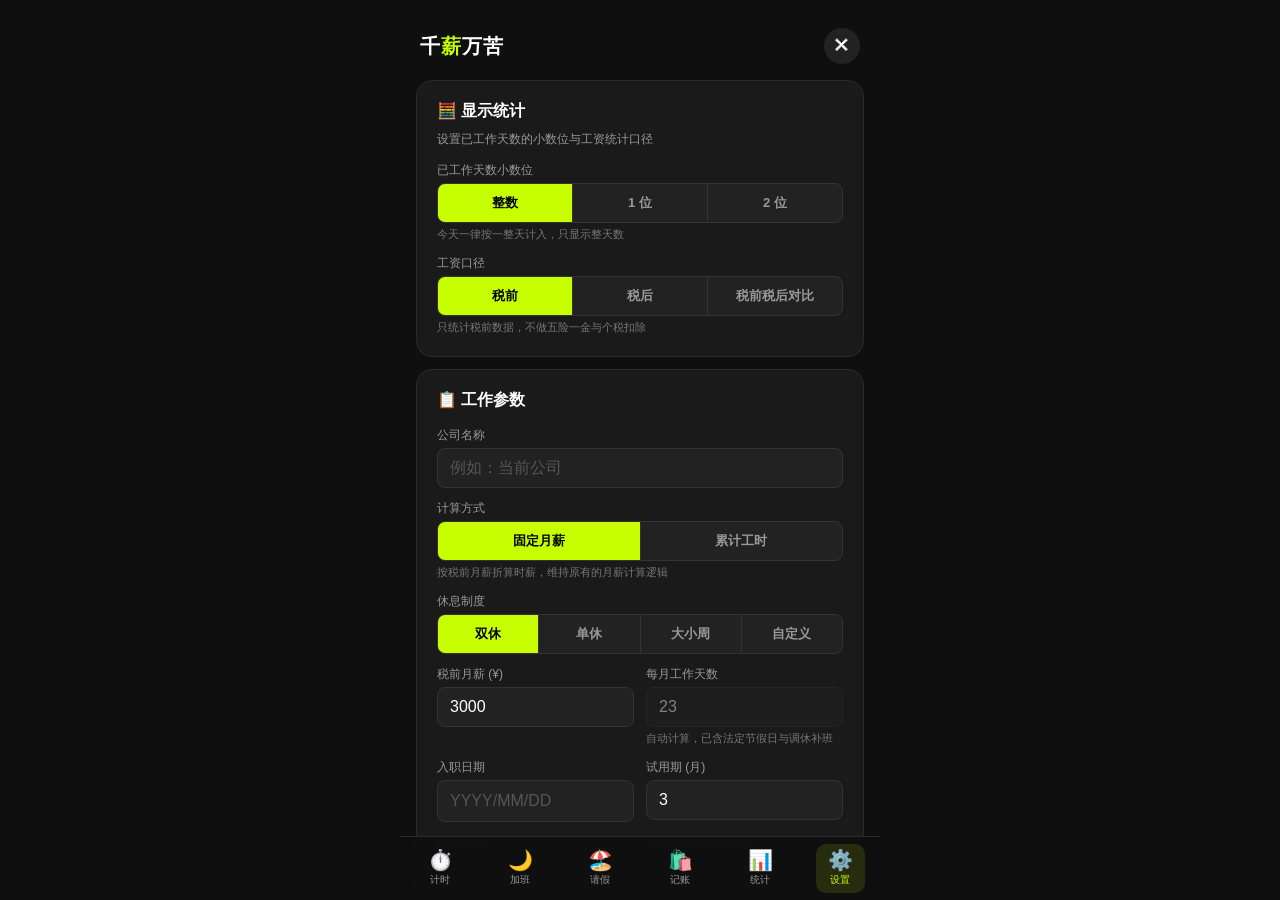
==== commit 30a03156: "1.分享支持扣缴明细" ====
--- a/index.html
+++ b/index.html
@@ -912,8 +912,8 @@
         邮箱：1176243316@qq.com<br>
         欢迎提出改进想法与建议，期待一起交流完善。
       </p>
-      <div class="install-tip" id="appInstallTip" style="display:none">
-        <a href="https://www.xiaohongshu.com/explore/6adcafd80000000024034551?xsec_token=CBVX3SxxUyr2nNOhEHh6D1TutU1VaNBGnn0pAMqYw8fB0=&xsec_source=app_share" target="_blank" rel="noopener">查看APP安装方式</a>
+      <div class="install-tip">
+        <a href="javascript:void(0)" onclick="openAppInstallModal()">查看APP安装方式</a>
       </div>
     </div>
   </div>
@@ -1081,6 +1081,32 @@
       <div class="btn-row">
         <button class="btn btn-secondary" onclick="closeLeaveEdit()">取消</button>
         <button class="btn btn-primary" onclick="saveLeaveEdit()">保存修改</button>
+      </div>
+    </div>
+  </div>
+
+  <!-- APP 安装方式弹窗 -->
+  <div class="modal-overlay" id="appInstallModal" onclick="if(event.target===this) closeAppInstallModal()">
+    <div class="modal install-modal">
+      <h3><span>APP 安装方式</span> <button class="close" onclick="closeAppInstallModal()">×</button></h3>
+      <div class="install-group">
+        <div class="install-title">苹果</div>
+        <div class="install-sub">通过 PWA 方式进行安装</div>
+        <ol class="install-steps">
+          <li>Safari 浏览器打开 <a href="https://gaoyunqiang.netlify.app/" target="_blank" rel="noopener">https://gaoyunqiang.netlify.app</a></li>
+          <li>点底部中间的分享按钮，往下滑</li>
+          <li>找到「添加到主屏幕」</li>
+        </ol>
+      </div>
+      <div class="install-group">
+        <div class="install-title">安卓/鸿蒙</div>
+        <div class="install-sub">通过 APK 方式进行安装</div>
+        <ol class="install-steps">
+          <li>安装包下载地址：<a href="https://wwbdq.lanzouq.com/i5F0Q4fro34d" target="_blank" rel="noopener">https://wwbdq.lanzouq.com/i5F0Q4fro34d</a></li>
+          <li>密码：1234</li>
+          <li>下载后直接安装即可（需允许「安装未知来源应用」）</li>
+          <li>与网页版功能一致，数据同样仅保存在本机</li>
+        </ol>
       </div>
     </div>
   </div>
@@ -1364,6 +1390,7 @@
       <div class="share-options" id="shareOptions">
         <button type="button" class="share-option active" data-section="countdown" onclick="toggleShareSection('countdown')">倒计时</button>
         <button type="button" class="share-option active" data-section="salary" onclick="toggleShareSection('salary')">薪资</button>
+        <button type="button" class="share-option active" data-section="tax" onclick="toggleShareSection('tax')">扣缴明细</button>
         <button type="button" class="share-option active" data-section="commute" onclick="toggleShareSection('commute')">通勤</button>
         <button type="button" class="share-option active" data-section="overtime" onclick="toggleShareSection('overtime')">加班</button>
         <button type="button" class="share-option active" data-section="ledger" onclick="toggleShareSection('ledger')">记账</button>
--- a/css/index.css
+++ b/css/index.css
@@ -74,11 +74,6 @@
   color: #000;
   white-space: nowrap;
 }
-.period-badge.probation {
-  color: var(--accent);
-  border-color: #46520f;
-  background: rgba(200, 255, 0, .08);
-}
 /* 计时卡片顶部：当前轮换班次标识 */
 .shift-badge {
   font-size: 11px;
@@ -311,6 +306,8 @@
 
 .settings-card.about {
   margin-top: 16px;
+  user-select: text;
+  -webkit-user-select: text;
 }
 .settings-card.about p {
   font-size: 13px;
@@ -326,6 +323,36 @@
   text-decoration: none;
   border-bottom: 1px solid currentColor;
   padding-bottom: 1px;
+}
+/* 关于页：APP 安装方式弹窗 */
+.modal.install-modal {
+  width: calc(100% - 32px);
+  max-width: 448px;
+  user-select: text;
+  -webkit-user-select: text;
+}
+.install-group + .install-group { margin-top: 18px; }
+.install-title {
+  font-size: 14px;
+  font-weight: 700;
+  color: var(--text);
+}
+.install-sub {
+  font-size: 12px;
+  color: var(--text-dim);
+  margin-top: 4px;
+}
+.install-steps {
+  margin: 8px 0 0 18px;
+  font-size: 13px;
+  color: var(--text-dim);
+  line-height: 1.7;
+}
+.install-steps a {
+  color: var(--accent);
+  text-decoration: none;
+  border-bottom: 1px solid currentColor;
+  word-break: break-all;
 }
 .settings-subhead {
   grid-column: 1 / -1;
@@ -1577,6 +1604,8 @@
   transition: border-color .15s;
 }
 .ledger-record:hover { border-color: #3a3a3a; }
+/* 悬停记录时高亮所属类型名称，便于确认要点开的是哪一笔 */
+.ledger-record:hover .ledger-record-name { color: var(--accent); }
 .ledger-record-icon { width: 24px; font-size: 18px; text-align: center; }
 .ledger-record-info { display: block; flex: 1; min-width: 0; }
 .ledger-record-name {
@@ -1585,6 +1614,7 @@
   overflow: hidden;
   text-overflow: ellipsis;
   white-space: nowrap;
+  transition: color .15s;
 }
 .ledger-record-meta { display: block; font-size: 11px; color: #777; margin-top: 2px; }
 .ledger-record-amount {
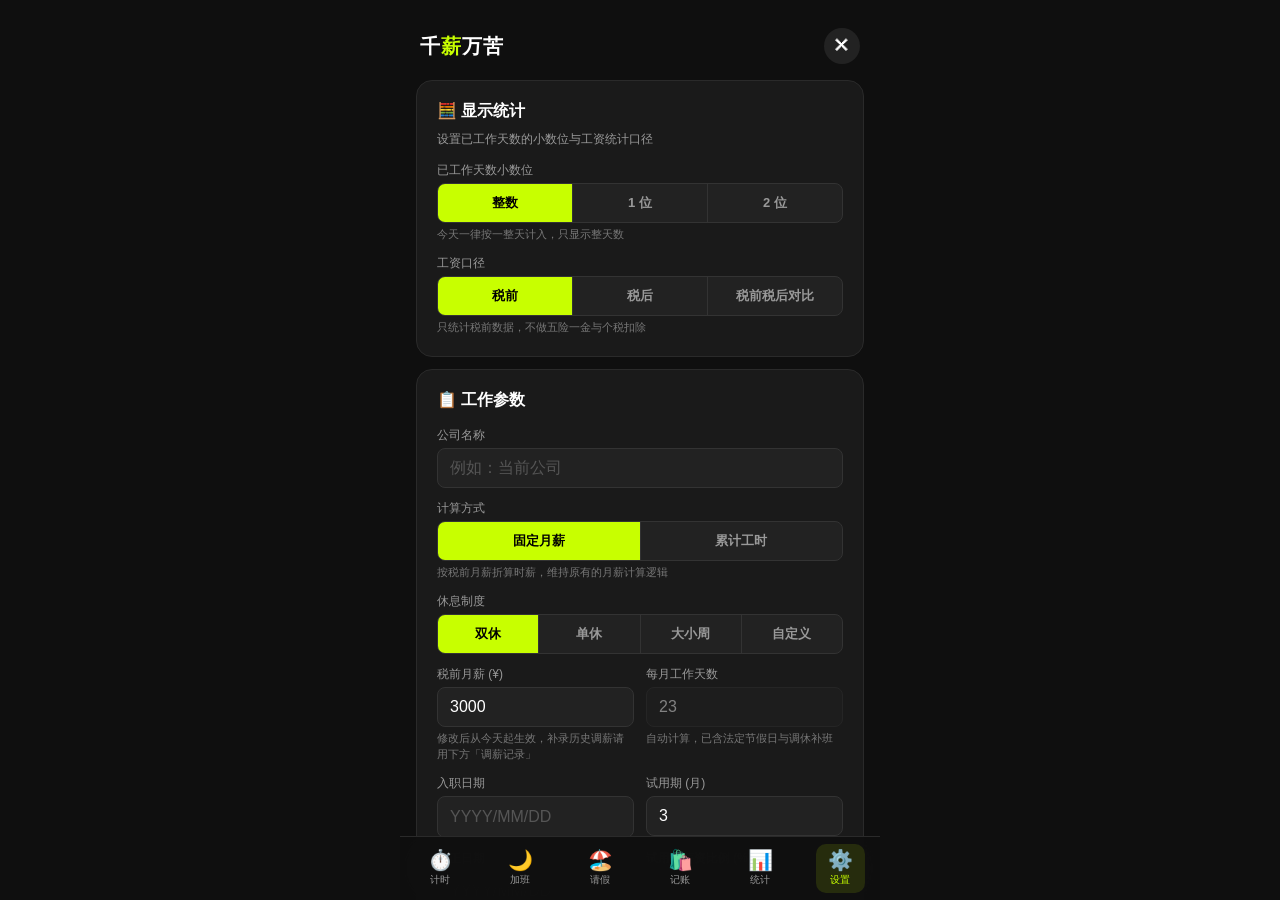
==== commit 9bf4ee91: "1.支持调薪" ====
--- a/index.html
+++ b/index.html
@@ -335,12 +335,13 @@
         </div>
         <div class="cost-fields">
           <div class="field-group">
-            <label>加班日期</label>
+            <label id="overtimeDateLabel">加班日期</label>
             <input type="text" id="overtimeDate" class="picker-input" data-picker="date" readonly placeholder="YYYY/MM/DD">
           </div>
           <div class="field-group">
-            <label>加班时长</label>
+            <label id="overtimeSecondLabel">加班时长</label>
             <input type="number" id="overtimeAmount" min="0" step="0.5" oninput="updateOvertimePreview()">
+            <input type="text" id="overtimeEndDate" class="picker-input" data-picker="date" readonly placeholder="YYYY/MM/DD" style="display:none" onchange="updateOvertimePreview()">
           </div>
         </div>
         <div class="cost-fields" id="overtimeRateGroup" style="grid-template-columns:1fr">
@@ -428,7 +429,7 @@
         </div>
       </div>
 
-      <div class="cost-fields" style="grid-template-columns:1fr">
+      <div class="cost-fields">
         <div class="field-group">
           <label>时长单位</label>
           <div class="seg-control" id="leaveRecUnit">
@@ -436,16 +437,24 @@
             <button type="button" class="seg-btn" data-unit="day" onclick="selectLeaveRecUnit('day')">天</button>
           </div>
         </div>
+        <div class="field-group">
+          <label>跳过自动通勤记账</label>
+          <div class="seg-control" id="leaveSkipCommute">
+            <button type="button" class="seg-btn active" data-skip="on" onclick="selectLeaveSkipCommute(true)">开启</button>
+            <button type="button" class="seg-btn" data-skip="off" onclick="selectLeaveSkipCommute(false)">关闭</button>
+          </div>
+        </div>
       </div>
 
       <div class="cost-fields">
         <div class="field-group">
-          <label>请假日期</label>
+          <label id="leaveDateLabel">请假日期</label>
           <input type="text" id="leaveDate" class="picker-input" data-picker="date" readonly placeholder="YYYY/MM/DD">
         </div>
         <div class="field-group">
-          <label>请假时长</label>
+          <label id="leaveSecondLabel">请假时长</label>
           <input type="number" id="leaveAmount" min="0" step="0.5">
+          <input type="text" id="leaveEndDate" class="picker-input" data-picker="date" readonly placeholder="YYYY/MM/DD" style="display:none">
         </div>
       </div>
 
@@ -652,6 +661,7 @@
         <div class="field-group">
           <label id="salaryInputLabel">税前月薪 (¥)</label>
           <input type="number" id="monthlySalary" min="0.01" step="0.01" placeholder="3000" value="3000" oninput="updateProbationHint()">
+          <div class="field-hint">修改后从今天起生效，补录历史调薪请用下方「调薪记录」</div>
         </div>
         <div class="field-group">
           <label>每月工作天数</label>
@@ -723,6 +733,14 @@
         <div class="field-group" style="grid-column:1/-1">
           <div class="field-hint" id="shiftTimeHint"></div>
         </div>
+      </div>
+    </div>
+    <div class="settings-card">
+      <h3>📈 调薪记录</h3>
+      <div class="desc">涨薪 / 降薪按生效日期记录，历史月份按当时薪资与缴费基数计算，不会被最新工资抬高</div>
+      <div class="salary-record-list" id="salaryRecordList"></div>
+      <div class="btn-row">
+        <button type="button" class="btn btn-primary" onclick="openSalaryRecordModal('settings')">＋ 记录一次调薪</button>
       </div>
     </div>
     <div class="settings-card" id="taxCard">
@@ -1000,12 +1018,13 @@
 
       <div class="cost-fields">
         <div class="field-group">
-          <label>加班日期</label>
+          <label id="oeDateLabel">加班日期</label>
           <input type="text" id="oeDate" class="picker-input" data-picker="date" readonly placeholder="YYYY/MM/DD">
         </div>
         <div class="field-group">
-          <label>加班时长</label>
+          <label id="oeSecondLabel">加班时长</label>
           <input type="number" id="oeAmount" min="0" step="0.5">
+          <input type="text" id="oeEndDate" class="picker-input" data-picker="date" readonly placeholder="YYYY/MM/DD" style="display:none">
         </div>
       </div>
 
@@ -1043,7 +1062,7 @@
         </select>
       </div>
 
-      <div class="cost-fields" style="grid-template-columns:1fr">
+      <div class="cost-fields">
         <div class="field-group">
           <label>时长单位</label>
           <div class="seg-control" id="leUnit">
@@ -1051,16 +1070,24 @@
             <button type="button" class="seg-btn" data-unit="day" onclick="selectLeaveEditUnit('day')">天</button>
           </div>
         </div>
+        <div class="field-group">
+          <label>跳过自动通勤记账</label>
+          <div class="seg-control" id="leSkipCommute">
+            <button type="button" class="seg-btn" data-skip="on" onclick="selectLeaveEditSkipCommute(true)">开启</button>
+            <button type="button" class="seg-btn" data-skip="off" onclick="selectLeaveEditSkipCommute(false)">关闭</button>
+          </div>
+        </div>
       </div>
 
       <div class="cost-fields">
         <div class="field-group">
-          <label>请假日期</label>
+          <label id="leDateLabel">请假日期</label>
           <input type="text" id="leDate" class="picker-input" data-picker="date" readonly placeholder="YYYY/MM/DD">
         </div>
         <div class="field-group">
-          <label>请假时长</label>
+          <label id="leSecondLabel">请假时长</label>
           <input type="number" id="leAmount" min="0" step="0.5">
+          <input type="text" id="leEndDate" class="picker-input" data-picker="date" readonly placeholder="YYYY/MM/DD" style="display:none">
         </div>
       </div>
 
@@ -1278,6 +1305,15 @@
       </div>
 
       <div class="settings-card job-modal-card">
+        <h3>📈 调薪记录</h3>
+        <div class="desc">按生效日期记录这段工作的薪资变化，主薪资视为最新一条，历史月份按当时记录计算</div>
+        <div class="salary-record-list" id="hjSalaryRecordList"></div>
+        <div class="btn-row">
+          <button type="button" class="btn btn-primary" onclick="openSalaryRecordModal('job')">＋ 记录一次调薪</button>
+        </div>
+      </div>
+
+      <div class="settings-card job-modal-card">
         <h3>🚌 通勤时间</h3>
         <div class="desc">把上下班路上耗掉的时间也算进来，看看扣除通勤后的真实时薪</div>
         <div class="settings-grid">
@@ -1378,6 +1414,35 @@
       <div class="job-modal-actions">
         <button type="button" class="btn btn-secondary" onclick="closeJobHistoryModal()">取消</button>
         <button type="button" class="btn btn-primary" onclick="saveJobHistoryModal()">保存</button>
+      </div>
+    </div>
+  </div>
+
+  <!-- 调薪记录弹窗 -->
+  <div class="modal-overlay" id="salaryRecordModal">
+    <div class="modal salary-modal">
+      <h3><span id="salaryRecordTitle">记录一次调薪</span> <button class="close" onclick="closeSalaryRecordModal()">×</button></h3>
+      <div class="settings-grid">
+        <div class="field-group" style="grid-column:1/-1">
+          <label>生效日期</label>
+          <input type="text" id="srEffectiveDate" class="picker-input" data-picker="date" readonly placeholder="YYYY/MM/DD">
+        </div>
+        <div class="field-group" style="grid-column:1/-1">
+          <label id="srSalaryLabel">调整后税前月薪 (¥)</label>
+          <input type="number" id="srSalary" min="0.01" step="0.01" placeholder="例如：12000">
+        </div>
+        <div class="field-group">
+          <label>社保基数（元）</label>
+          <input type="number" id="srSocialBase" placeholder="留空=当月工资">
+        </div>
+        <div class="field-group">
+          <label>公积金基数（元）</label>
+          <input type="number" id="srFundBase" placeholder="留空=当月工资">
+        </div>
+      </div>
+      <div class="job-modal-actions">
+        <button type="button" class="btn btn-secondary" onclick="closeSalaryRecordModal()">取消</button>
+        <button type="button" class="btn btn-primary" onclick="saveSalaryRecordModal()">保存</button>
       </div>
     </div>
   </div>
--- a/css/index.css
+++ b/css/index.css
@@ -716,6 +716,19 @@
   gap: 2px;
   font-size: 13px;
   line-height: 1.35;
+}
+/* 多单位：主数值下方追加折算行（如请假天数 + 小时数） */
+.overtime-item .overtime-amount.stacked {
+  display: flex;
+  flex-direction: column;
+  align-items: flex-end;
+  gap: 2px;
+  line-height: 1.2;
+}
+.overtime-item .overtime-amount .stack-sub {
+  font-size: 11px;
+  font-weight: 500;
+  color: var(--text-dim);
 }
 /* 单一口径：在金额前标注税前 / 税后 */
 .overtime-item .overtime-amount .overtime-basis {
@@ -2699,6 +2712,83 @@
   color: #777;
   line-height: 1.6;
   padding: 6px 2px 2px;
+}
+/* 调薪记录 */
+.salary-record-list {
+  display: flex;
+  flex-direction: column;
+  gap: 8px;
+}
+.salary-record-row {
+  display: flex;
+  align-items: center;
+  gap: 10px;
+  background: #222;
+  border: 1px solid #2a2a2a;
+  border-radius: var(--radius-sm);
+  padding: 10px 12px;
+}
+.salary-record-main {
+  flex: 1;
+  min-width: 0;
+}
+.salary-record-head {
+  display: flex;
+  align-items: center;
+  gap: 8px;
+  font-size: 12px;
+  color: var(--text-dim);
+}
+.salary-record-badge {
+  flex: none;
+  font-size: 10px;
+  font-weight: 700;
+  color: #0a0a0a;
+  background: var(--accent);
+  border-radius: 999px;
+  padding: 1px 7px;
+}
+.salary-record-amount {
+  font-size: 14px;
+  font-weight: 700;
+  color: var(--accent);
+  margin-top: 2px;
+  font-variant-numeric: tabular-nums;
+}
+.salary-record-meta {
+  font-size: 11px;
+  color: var(--text-dim);
+  margin-top: 2px;
+  line-height: 1.45;
+}
+.salary-record-edit {
+  flex: none;
+  border: none;
+  background: transparent;
+  color: var(--text-dim);
+  font-size: 12px;
+  cursor: pointer;
+  padding: 4px 6px;
+  border-radius: 6px;
+  transition: background .15s, color .15s;
+}
+.salary-record-edit:hover { background: #3a3a3a; color: #fff; }
+.salary-record-del {
+  width: 24px;
+  height: 24px;
+  flex: none;
+  border: none;
+  border-radius: 50%;
+  background: transparent;
+  color: #555;
+  font-size: 18px;
+  line-height: 1;
+  cursor: pointer;
+  transition: background .15s, color .15s;
+}
+.salary-record-del:hover { background: #3a3a3a; color: #fff; }
+.modal.salary-modal {
+  max-width: 420px;
 }
 /* 历史工作录入弹窗：内部沿用设置页的卡片布局 */
 .job-modal {
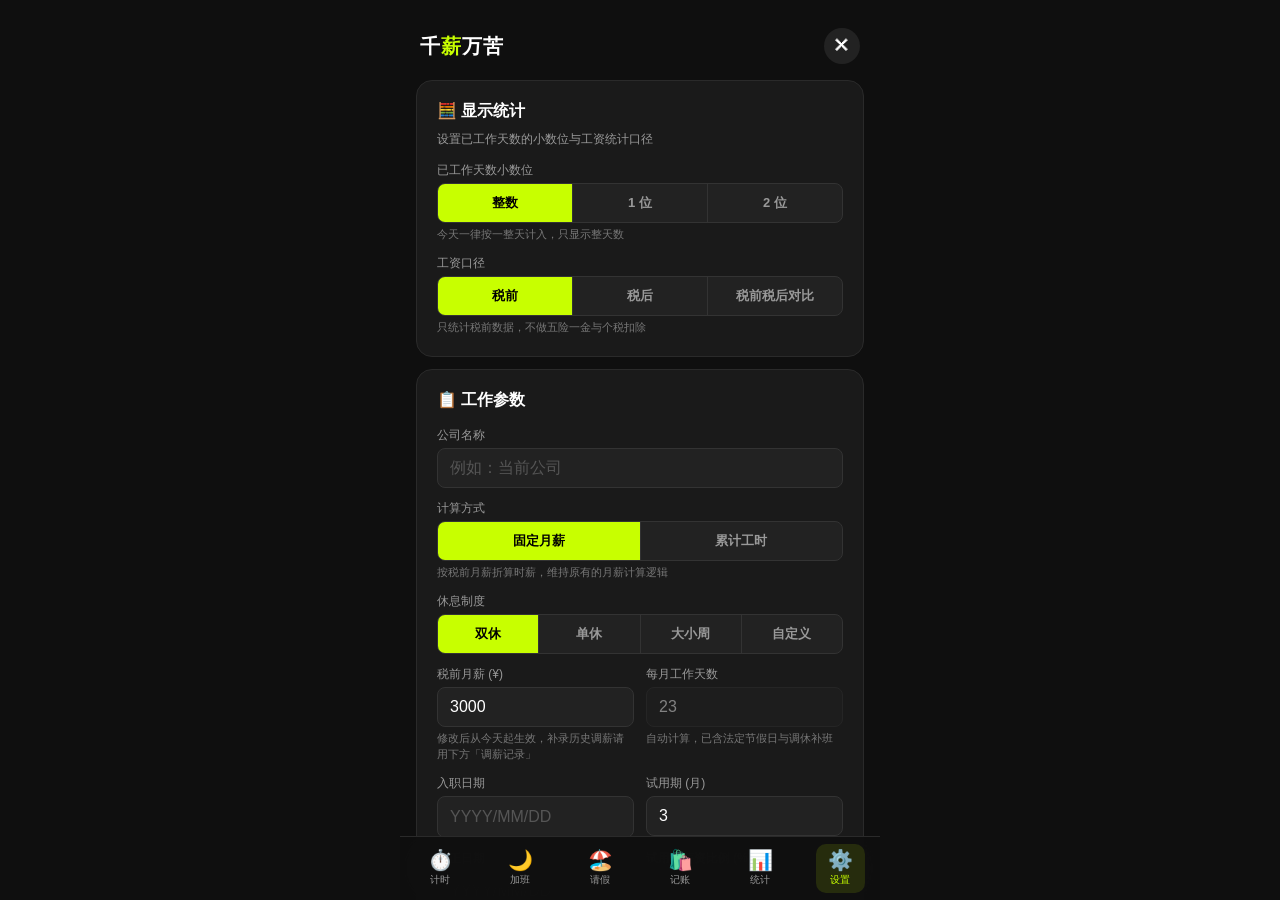
==== commit 3a69364d: "1.删除确认统一 2.修改部分placeholder" ====
--- a/index.html
+++ b/index.html
@@ -660,7 +660,7 @@
         </div>
         <div class="field-group">
           <label id="salaryInputLabel">税前月薪 (¥)</label>
-          <input type="number" id="monthlySalary" min="0.01" step="0.01" placeholder="3000" value="3000" oninput="updateProbationHint()">
+          <input type="number" id="monthlySalary" min="0.01" step="0.01" placeholder="例如：3000" value="3000" oninput="updateProbationHint()">
           <div class="field-hint">修改后从今天起生效，补录历史调薪请用下方「调薪记录」</div>
         </div>
         <div class="field-group">
@@ -1531,6 +1531,18 @@
     </div>
   </div>
 
+  <!-- 统一确认弹窗 -->
+  <div class="modal-overlay" id="confirmModal">
+    <div class="modal confirm-modal">
+      <h3><span id="confirmTitle">提示</span></h3>
+      <div class="confirm-message" id="confirmMessage"></div>
+      <div class="job-modal-actions">
+        <button type="button" class="btn btn-secondary" id="confirmCancelBtn" onclick="resolveConfirm(false)">取消</button>
+        <button type="button" class="btn btn-primary" id="confirmOkBtn" onclick="resolveConfirm(true)">确定</button>
+      </div>
+    </div>
+  </div>
+
   <!-- 轻提示 -->
   <div class="toast" id="toast"></div>
 </div>
--- a/css/index.css
+++ b/css/index.css
@@ -2789,6 +2789,18 @@
 .salary-record-del:hover { background: #3a3a3a; color: #fff; }
 .modal.salary-modal {
   max-width: 420px;
+}
+/* 统一确认弹窗 */
+.modal.confirm-modal {
+  max-width: 340px;
+}
+.confirm-message {
+  font-size: 14px;
+  line-height: 1.7;
+  color: var(--text);
+  white-space: pre-wrap;
+  word-break: break-word;
+  margin-bottom: 4px;
 }
 /* 历史工作录入弹窗：内部沿用设置页的卡片布局 */
 .job-modal {
